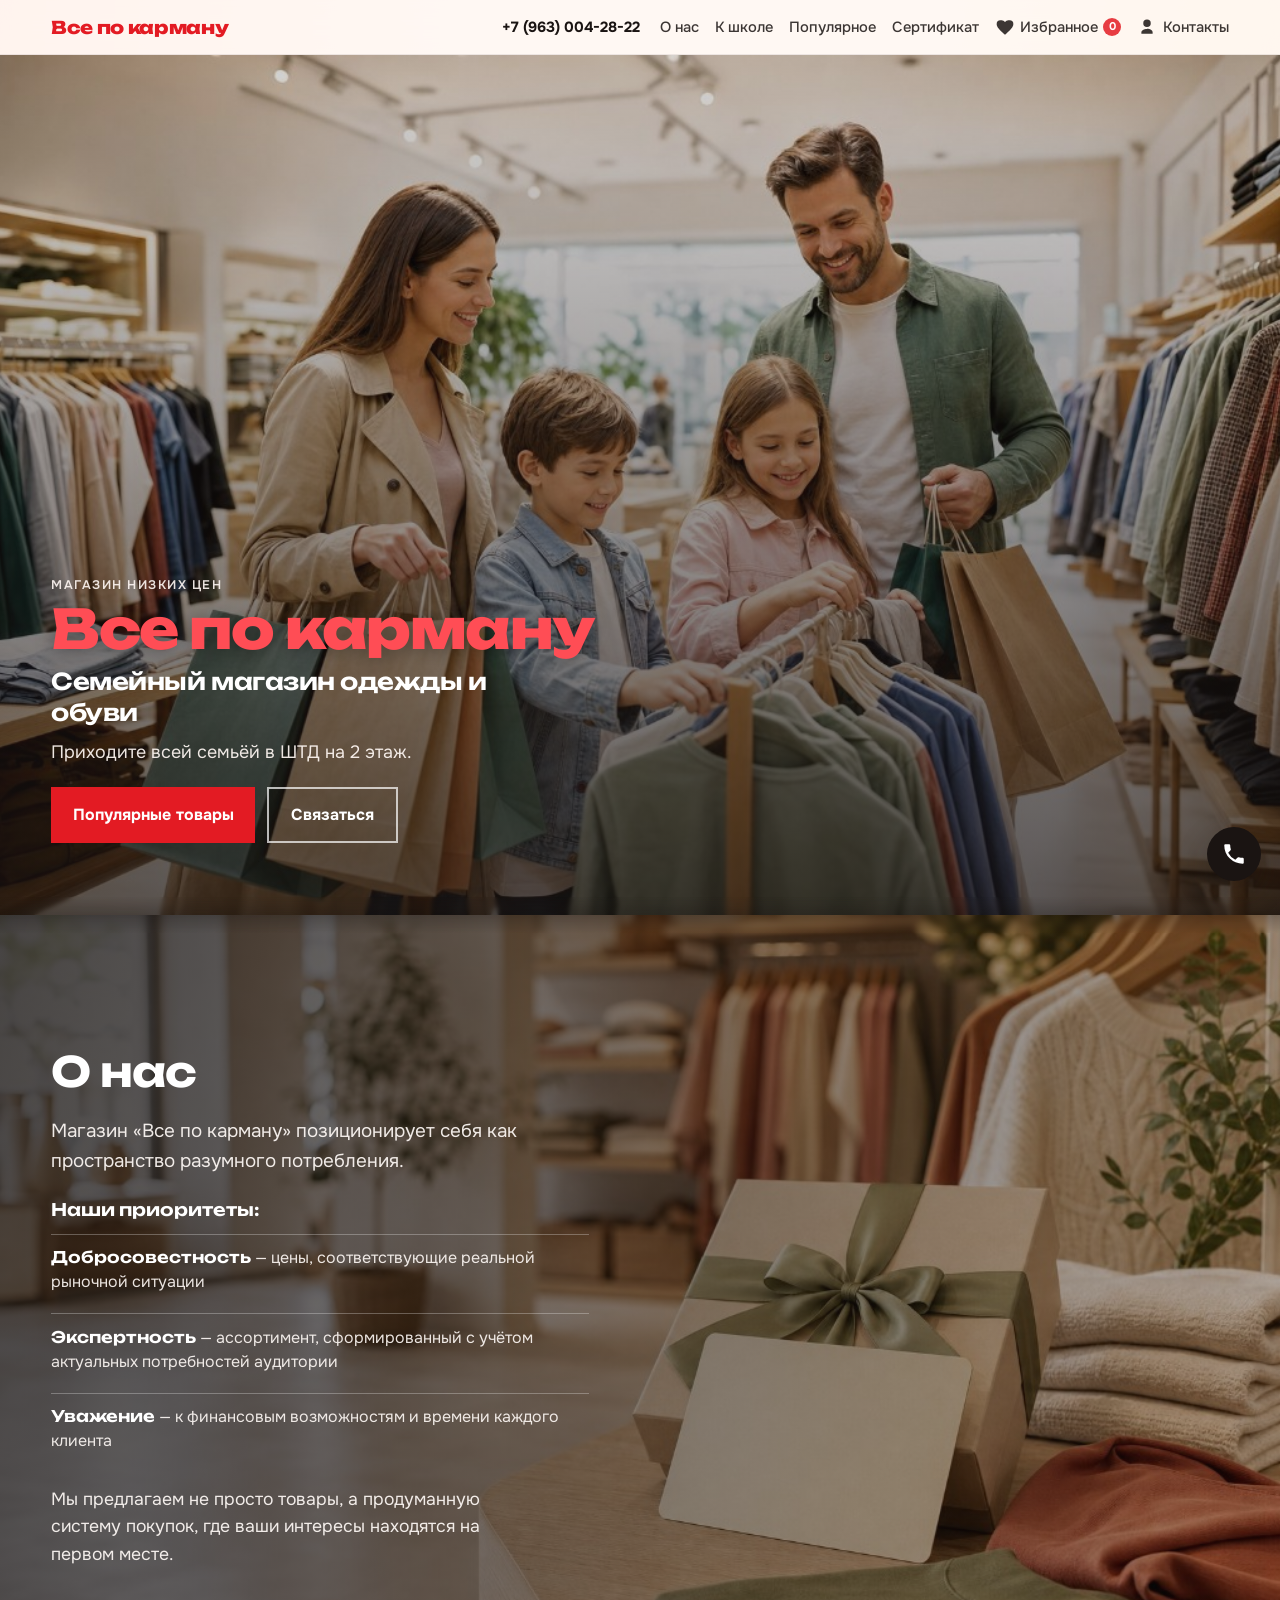
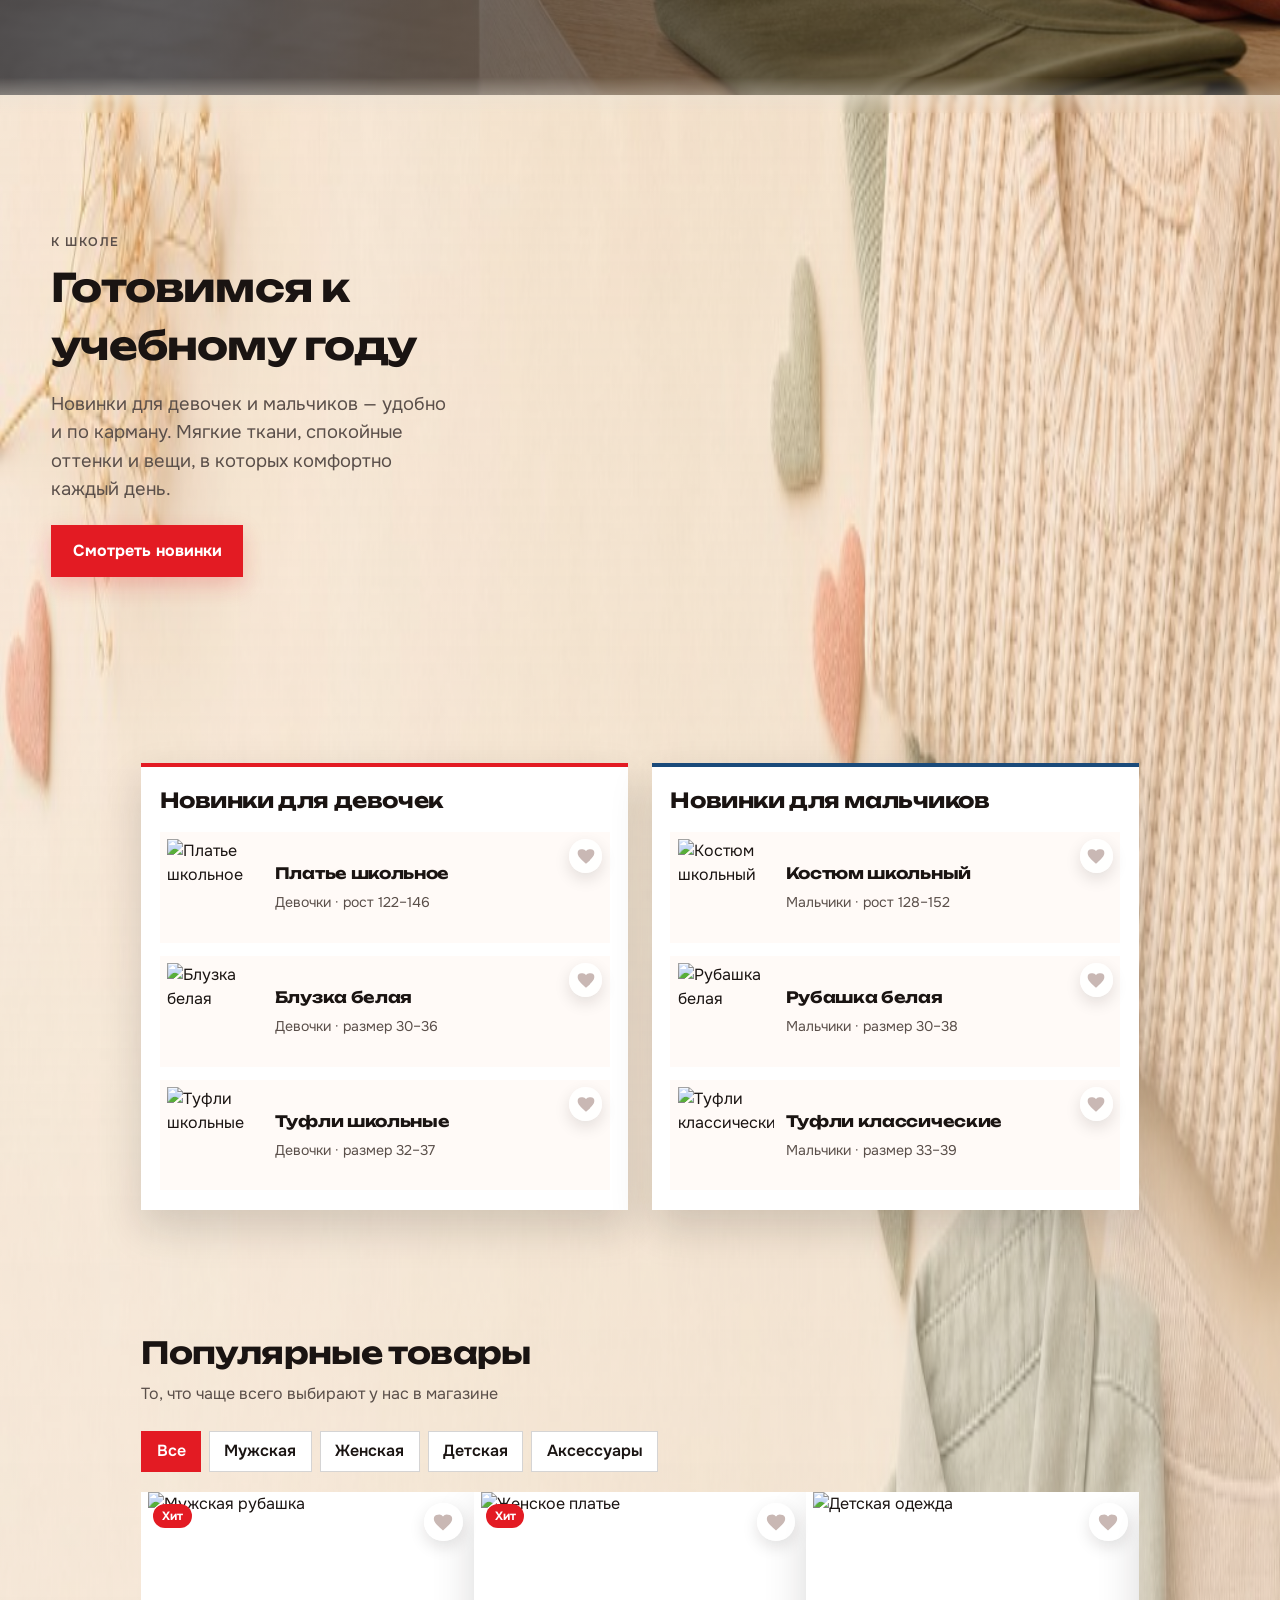
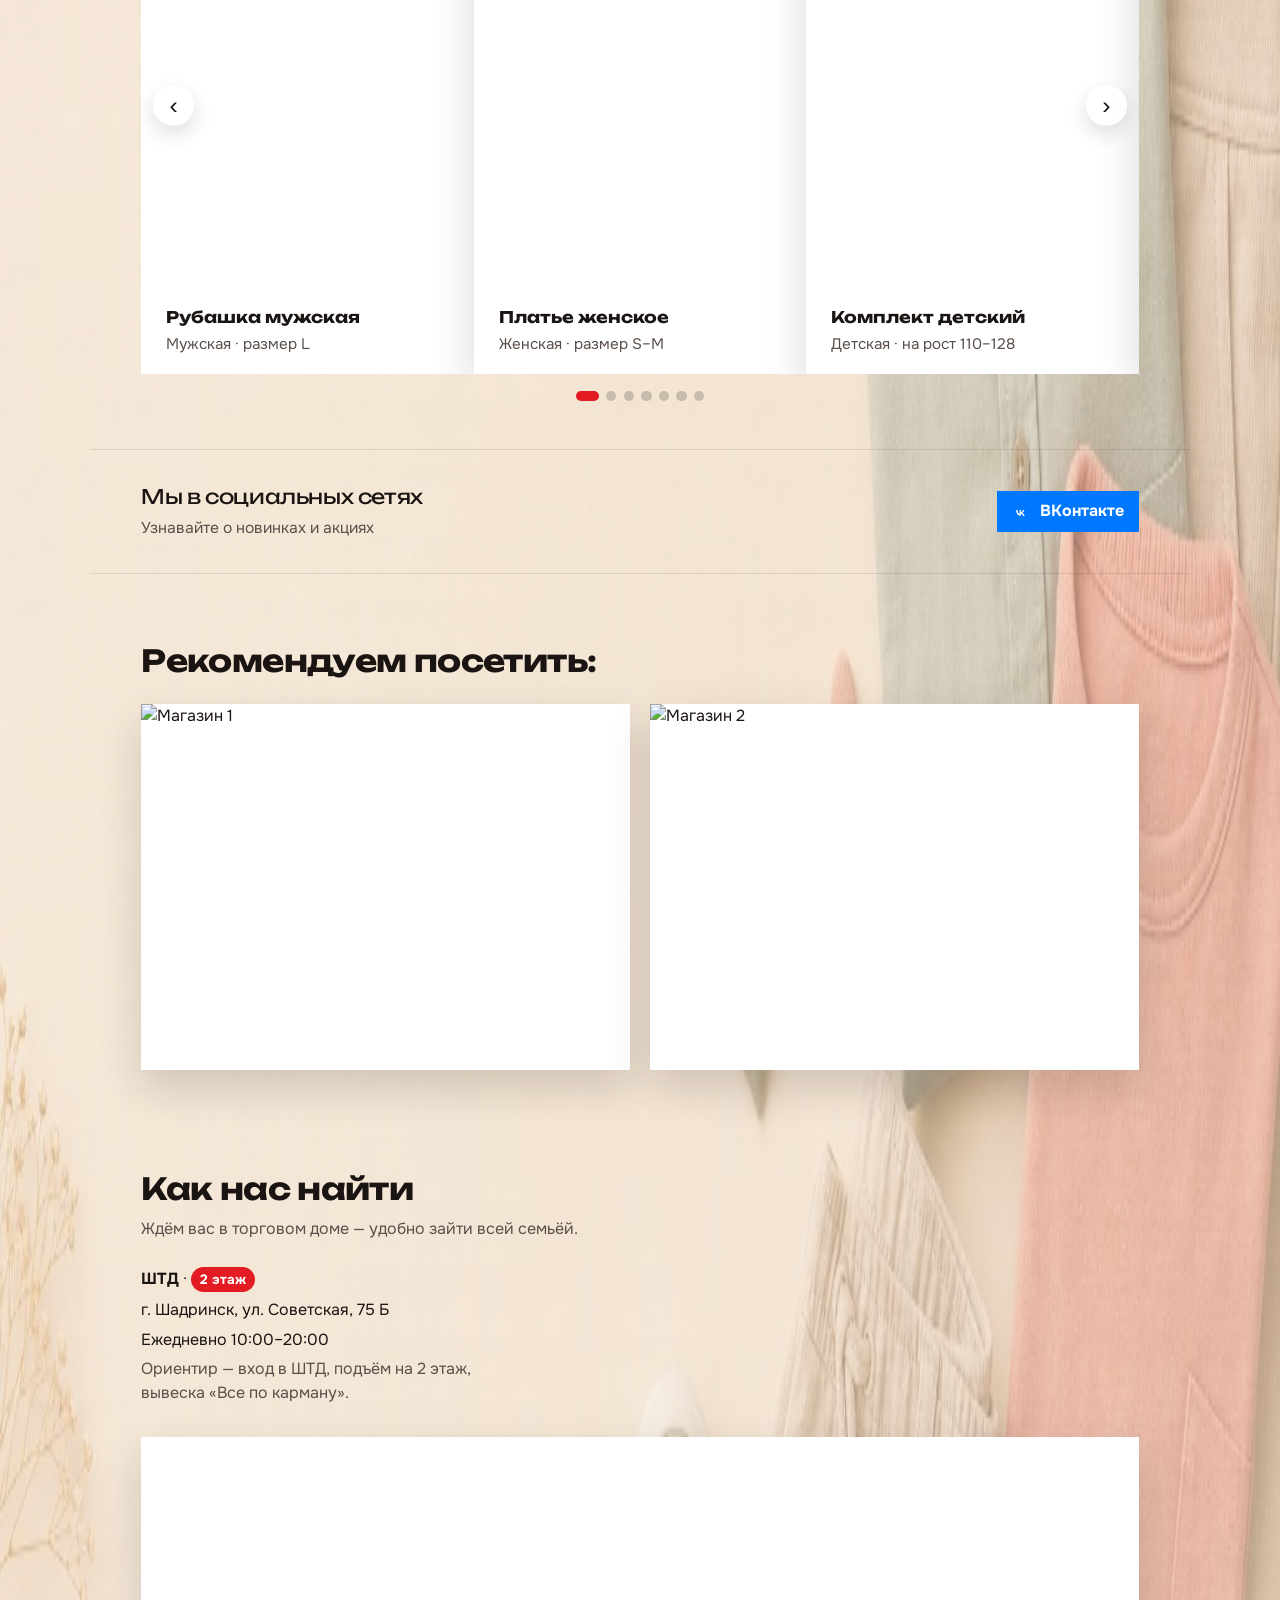
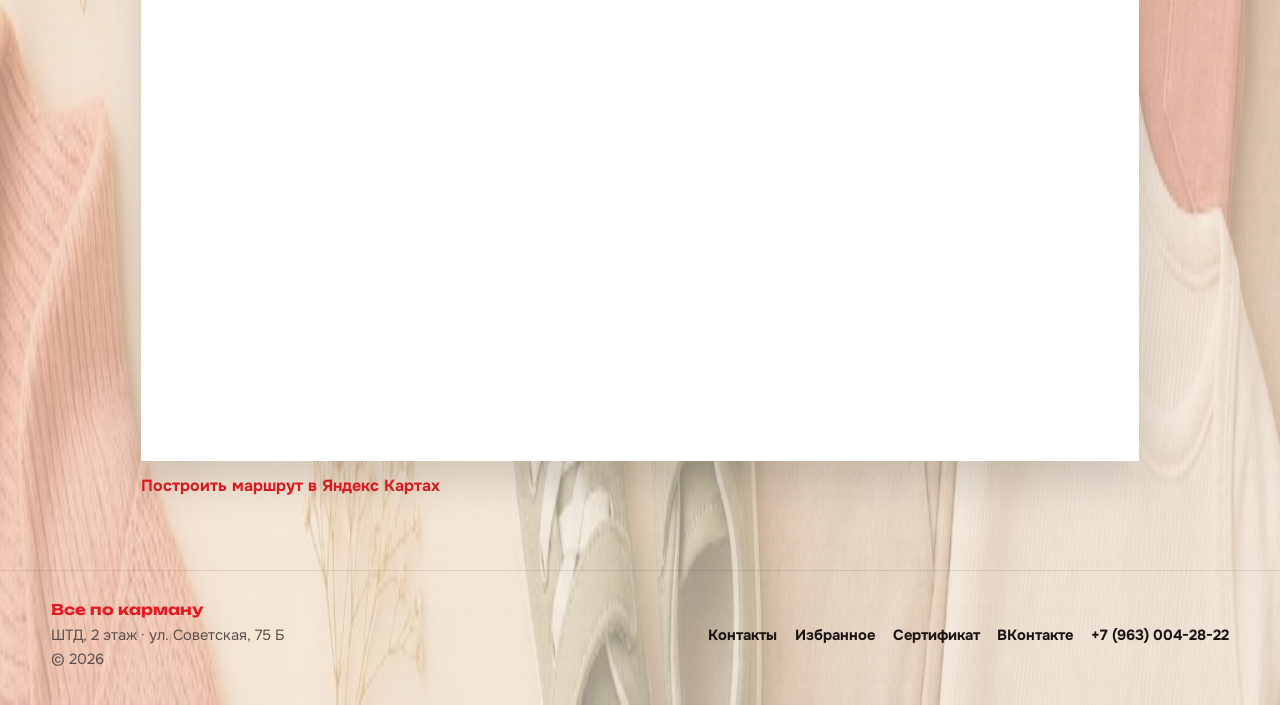
==== index.html @ 5253db3f "Initial commit: сайт магазина «Все по карману». Добавлены HTML-страницы, стили, скрипты и изображени" ====
<!DOCTYPE html>
<html lang="ru">
<head>
  <meta charset="UTF-8" />
  <meta name="viewport" content="width=device-width, initial-scale=1" />
  <title>Все по карману — семейный магазин низких цен</title>
  <meta name="description" content="Семейный магазин «Все по карману»: одежда и обувь для всей семьи. ШТД, 2 этаж, ул. Советская, 75 Б." />
  <link rel="preconnect" href="https://fonts.googleapis.com" />
  <link rel="preconnect" href="https://fonts.gstatic.com" crossorigin />
  <link href="https://fonts.googleapis.com/css2?family=Onest:wght@400;500;600;700&family=Unbounded:wght@600;700;800&display=swap" rel="stylesheet" />
  <link rel="stylesheet" href="css/style.css" />
</head>
<body>
  <header class="topbar">
    <a class="logo" href="index.html">Все по карману</a>
    <div class="topbar-side">
      <a class="topbar-phone" href="tel:+79630042822">+7 (963) 004-28-22</a>
      <nav class="nav" aria-label="Основное меню">
        <a href="#about">О нас</a>
        <a href="#school">К школе</a>
        <a href="#catalog">Популярное</a>
        <a href="certificate.html">Сертификат</a>
        <a href="favorites.html" class="nav-fav" aria-label="Избранное">
          <svg viewBox="0 0 24 24" width="20" height="20" aria-hidden="true">
            <path fill="currentColor" d="M12 21.35 10.55 20.03C5.4 15.36 2 12.27 2 8.5A4.5 4.5 0 0 1 6.5 4 5.2 5.2 0 0 1 12 6.09 5.2 5.2 0 0 1 17.5 4 4.5 4.5 0 0 1 22 8.5c0 3.77-3.4 6.86-8.55 11.54Z"/>
          </svg>
          <span>Избранное</span>
          <span class="fav-count" data-fav-count hidden>0</span>
        </a>
        <a href="contacts.html" class="nav-contact" aria-label="Контакты">
          <svg viewBox="0 0 24 24" width="20" height="20" aria-hidden="true">
            <path fill="currentColor" d="M12 12a4.5 4.5 0 1 0-4.5-4.5A4.5 4.5 0 0 0 12 12Zm0 2.25c-3.6 0-6.75 1.8-6.75 4.05V20h13.5v-1.7c0-2.25-3.15-4.05-6.75-4.05Z"/>
          </svg>
          <span>Контакты</span>
        </a>
      </nav>
    </div>
  </header>

  <main>
    <section class="hero" aria-label="Главный экран">
      <div class="hero-media" role="img" aria-label="Семья выбирает одежду в магазине «Все по карману»"></div>
      <div class="hero-copy">
        <p class="eyebrow">Магазин низких цен</p>
        <p class="brand">Все по карману</p>
        <h1>Семейный магазин одежды и обуви</h1>
        <p class="lead">Приходите всей семьёй в ШТД на 2 этаж.</p>
        <div class="hero-actions">
          <a class="btn" href="#catalog">Популярные товары</a>
          <a class="btn btn-ghost" href="contacts.html">Связаться</a>
        </div>
      </div>
    </section>

    <section id="about" class="about" aria-label="О нас">
      <div class="about-media" role="img" aria-label="Интерьер магазина и подарочная упаковка"></div>
      <div class="about-copy">
        <h2>О нас</h2>
        <p class="about-intro">Магазин «Все по карману» позиционирует себя как пространство разумного потребления.</p>
        <h3 class="about-sub">Наши приоритеты:</h3>
        <ul class="priorities">
          <li><strong>Добросовестность</strong> — цены, соответствующие реальной рыночной ситуации</li>
          <li><strong>Экспертность</strong> — ассортимент, сформированный с учётом актуальных потребностей аудитории</li>
          <li><strong>Уважение</strong> — к финансовым возможностям и времени каждого клиента</li>
        </ul>
        <p class="about-outro">Мы предлагаем не просто товары, а продуманную систему покупок, где ваши интересы находятся на первом месте.</p>
      </div>
    </section>

    <div class="kids-stretch">
      <div class="kids-stretch-media" role="img" aria-label="Детская одежда и аксессуары"></div>

    <section id="kids" class="kids-banner" aria-label="Детская одежда">
      <div class="kids-banner-copy">
        <p class="kids-banner-eyebrow">К школе</p>
        <h2>Готовимся к учебному году</h2>
        <p class="kids-banner-lead">Новинки для девочек и мальчиков — удобно и по карману. Мягкие ткани, спокойные оттенки и вещи, в которых комфортно каждый день.</p>
        <a class="btn kids-banner-btn" href="#school">Смотреть новинки</a>
      </div>
    </section>

    <section id="school" class="school" aria-label="К школе">
      <div class="school-grid">
        <article class="school-block school-block--girls">
          <h3>Новинки для девочек</h3>
          <ul class="school-items">
            <li class="product-card school-card" data-product-id="school-girl-dress" data-title="Платье школьное" data-meta="Девочки · рост 122–146" data-img="https://images.unsplash.com/photo-1518831959646-742c3a14ebf7?auto=format&fit=crop&w=700&q=80">
              <button type="button" class="fav-btn" data-fav-toggle aria-label="В избранное" title="В избранное">
                <svg viewBox="0 0 24 24" width="20" height="20" aria-hidden="true"><path fill="currentColor" d="M12 21.35 10.55 20.03C5.4 15.36 2 12.27 2 8.5A4.5 4.5 0 0 1 6.5 4 5.2 5.2 0 0 1 12 6.09 5.2 5.2 0 0 1 17.5 4 4.5 4.5 0 0 1 22 8.5c0 3.77-3.4 6.86-8.55 11.54Z"/></svg>
              </button>
              <img src="https://images.unsplash.com/photo-1518831959646-742c3a14ebf7?auto=format&fit=crop&w=700&q=80" alt="Платье школьное" />
              <div class="slide-info">
                <h4>Платье школьное</h4>
                <p>Девочки · рост 122–146</p>
              </div>
            </li>
            <li class="product-card school-card" data-product-id="school-girl-blouse" data-title="Блузка белая" data-meta="Девочки · размер 30–36" data-img="https://images.unsplash.com/photo-1585487000160-6ebcfceb0d03?auto=format&fit=crop&w=700&q=80">
              <button type="button" class="fav-btn" data-fav-toggle aria-label="В избранное" title="В избранное">
                <svg viewBox="0 0 24 24" width="20" height="20" aria-hidden="true"><path fill="currentColor" d="M12 21.35 10.55 20.03C5.4 15.36 2 12.27 2 8.5A4.5 4.5 0 0 1 6.5 4 5.2 5.2 0 0 1 12 6.09 5.2 5.2 0 0 1 17.5 4 4.5 4.5 0 0 1 22 8.5c0 3.77-3.4 6.86-8.55 11.54Z"/></svg>
              </button>
              <img src="https://images.unsplash.com/photo-1585487000160-6ebcfceb0d03?auto=format&fit=crop&w=700&q=80" alt="Блузка белая" />
              <div class="slide-info">
                <h4>Блузка белая</h4>
                <p>Девочки · размер 30–36</p>
              </div>
            </li>
            <li class="product-card school-card" data-product-id="school-girl-shoes" data-title="Туфли школьные" data-meta="Девочки · размер 32–37" data-img="https://images.unsplash.com/photo-1543163521-1bf539c55dd2?auto=format&fit=crop&w=700&q=80">
              <button type="button" class="fav-btn" data-fav-toggle aria-label="В избранное" title="В избранное">
                <svg viewBox="0 0 24 24" width="20" height="20" aria-hidden="true"><path fill="currentColor" d="M12 21.35 10.55 20.03C5.4 15.36 2 12.27 2 8.5A4.5 4.5 0 0 1 6.5 4 5.2 5.2 0 0 1 12 6.09 5.2 5.2 0 0 1 17.5 4 4.5 4.5 0 0 1 22 8.5c0 3.77-3.4 6.86-8.55 11.54Z"/></svg>
              </button>
              <img src="https://images.unsplash.com/photo-1543163521-1bf539c55dd2?auto=format&fit=crop&w=700&q=80" alt="Туфли школьные" />
              <div class="slide-info">
                <h4>Туфли школьные</h4>
                <p>Девочки · размер 32–37</p>
              </div>
            </li>
          </ul>
        </article>

        <article class="school-block school-block--boys">
          <h3>Новинки для мальчиков</h3>
          <ul class="school-items">
            <li class="product-card school-card" data-product-id="school-boy-suit" data-title="Костюм школьный" data-meta="Мальчики · рост 128–152" data-img="https://images.unsplash.com/photo-1503919545889-aef636e10ad9?auto=format&fit=crop&w=700&q=80">
              <button type="button" class="fav-btn" data-fav-toggle aria-label="В избранное" title="В избранное">
                <svg viewBox="0 0 24 24" width="20" height="20" aria-hidden="true"><path fill="currentColor" d="M12 21.35 10.55 20.03C5.4 15.36 2 12.27 2 8.5A4.5 4.5 0 0 1 6.5 4 5.2 5.2 0 0 1 12 6.09 5.2 5.2 0 0 1 17.5 4 4.5 4.5 0 0 1 22 8.5c0 3.77-3.4 6.86-8.55 11.54Z"/></svg>
              </button>
              <img src="https://images.unsplash.com/photo-1503919545889-aef636e10ad9?auto=format&fit=crop&w=700&q=80" alt="Костюм школьный" />
              <div class="slide-info">
                <h4>Костюм школьный</h4>
                <p>Мальчики · рост 128–152</p>
              </div>
            </li>
            <li class="product-card school-card" data-product-id="school-boy-shirt" data-title="Рубашка белая" data-meta="Мальчики · размер 30–38" data-img="https://images.unsplash.com/photo-1620799140408-edc6dcb6d633?auto=format&fit=crop&w=700&q=80">
              <button type="button" class="fav-btn" data-fav-toggle aria-label="В избранное" title="В избранное">
                <svg viewBox="0 0 24 24" width="20" height="20" aria-hidden="true"><path fill="currentColor" d="M12 21.35 10.55 20.03C5.4 15.36 2 12.27 2 8.5A4.5 4.5 0 0 1 6.5 4 5.2 5.2 0 0 1 12 6.09 5.2 5.2 0 0 1 17.5 4 4.5 4.5 0 0 1 22 8.5c0 3.77-3.4 6.86-8.55 11.54Z"/></svg>
              </button>
              <img src="https://images.unsplash.com/photo-1620799140408-edc6dcb6d633?auto=format&fit=crop&w=700&q=80" alt="Рубашка белая" />
              <div class="slide-info">
                <h4>Рубашка белая</h4>
                <p>Мальчики · размер 30–38</p>
              </div>
            </li>
            <li class="product-card school-card" data-product-id="school-boy-shoes" data-title="Туфли классические" data-meta="Мальчики · размер 33–39" data-img="https://images.unsplash.com/photo-1460353581641-37baddab0fa2?auto=format&fit=crop&w=700&q=80">
              <button type="button" class="fav-btn" data-fav-toggle aria-label="В избранное" title="В избранное">
                <svg viewBox="0 0 24 24" width="20" height="20" aria-hidden="true"><path fill="currentColor" d="M12 21.35 10.55 20.03C5.4 15.36 2 12.27 2 8.5A4.5 4.5 0 0 1 6.5 4 5.2 5.2 0 0 1 12 6.09 5.2 5.2 0 0 1 17.5 4 4.5 4.5 0 0 1 22 8.5c0 3.77-3.4 6.86-8.55 11.54Z"/></svg>
              </button>
              <img src="https://images.unsplash.com/photo-1460353581641-37baddab0fa2?auto=format&fit=crop&w=700&q=80" alt="Туфли классические" />
              <div class="slide-info">
                <h4>Туфли классические</h4>
                <p>Мальчики · размер 33–39</p>
              </div>
            </li>
          </ul>
        </article>
      </div>
    </section>

    <section id="catalog" class="catalog popular">
      <h2>Популярные товары</h2>
      <p class="section-lead">То, что чаще всего выбирают у нас в магазине</p>

      <div class="filters" role="tablist" aria-label="Категории">
        <button type="button" class="filter is-active" data-filter="all">Все</button>
        <button type="button" class="filter" data-filter="men">Мужская</button>
        <button type="button" class="filter" data-filter="women">Женская</button>
        <button type="button" class="filter" data-filter="kids">Детская</button>
        <button type="button" class="filter" data-filter="accessories">Аксессуары</button>
      </div>

      <div class="carousel popular-carousel" data-carousel>
        <button class="carousel-btn prev" type="button" aria-label="Предыдущий товар">‹</button>
        <div class="carousel-viewport">
          <ul class="carousel-track">
            <li class="slide product-card is-active" data-cat="men" data-product-id="shirt-men" data-title="Рубашка мужская" data-meta="Мужская · размер L" data-img="https://images.unsplash.com/photo-1617137968427-85924c800a22?auto=format&fit=crop&w=900&q=80">
              <button type="button" class="fav-btn" data-fav-toggle aria-label="В избранное" title="В избранное">
                <svg viewBox="0 0 24 24" width="22" height="22" aria-hidden="true"><path fill="currentColor" d="M12 21.35 10.55 20.03C5.4 15.36 2 12.27 2 8.5A4.5 4.5 0 0 1 6.5 4 5.2 5.2 0 0 1 12 6.09 5.2 5.2 0 0 1 17.5 4 4.5 4.5 0 0 1 22 8.5c0 3.77-3.4 6.86-8.55 11.54Z"/></svg>
              </button>
              <span class="product-badge">Хит</span>
              <img src="https://images.unsplash.com/photo-1617137968427-85924c800a22?auto=format&fit=crop&w=900&q=80" alt="Мужская рубашка" />
              <div class="slide-info">
                <h3>Рубашка мужская</h3>
                <p>Мужская · размер L</p>
              </div>
            </li>
            <li class="slide product-card" data-cat="women" data-product-id="dress-women" data-title="Платье женское" data-meta="Женская · размер S–M" data-img="https://images.unsplash.com/photo-1595777457583-95e059d581b8?auto=format&fit=crop&w=900&q=80">
              <button type="button" class="fav-btn" data-fav-toggle aria-label="В избранное" title="В избранное">
                <svg viewBox="0 0 24 24" width="22" height="22" aria-hidden="true"><path fill="currentColor" d="M12 21.35 10.55 20.03C5.4 15.36 2 12.27 2 8.5A4.5 4.5 0 0 1 6.5 4 5.2 5.2 0 0 1 12 6.09 5.2 5.2 0 0 1 17.5 4 4.5 4.5 0 0 1 22 8.5c0 3.77-3.4 6.86-8.55 11.54Z"/></svg>
              </button>
              <span class="product-badge">Хит</span>
              <img src="https://images.unsplash.com/photo-1595777457583-95e059d581b8?auto=format&fit=crop&w=900&q=80" alt="Женское платье" />
              <div class="slide-info">
                <h3>Платье женское</h3>
                <p>Женская · размер S–M</p>
              </div>
            </li>
            <li class="slide product-card" data-cat="kids" data-product-id="set-kids" data-title="Комплект детский" data-meta="Детская · на рост 110–128" data-img="https://images.unsplash.com/photo-1503919545889-aef636e10ad9?auto=format&fit=crop&w=900&q=80">
              <button type="button" class="fav-btn" data-fav-toggle aria-label="В избранное" title="В избранное">
                <svg viewBox="0 0 24 24" width="22" height="22" aria-hidden="true"><path fill="currentColor" d="M12 21.35 10.55 20.03C5.4 15.36 2 12.27 2 8.5A4.5 4.5 0 0 1 6.5 4 5.2 5.2 0 0 1 12 6.09 5.2 5.2 0 0 1 17.5 4 4.5 4.5 0 0 1 22 8.5c0 3.77-3.4 6.86-8.55 11.54Z"/></svg>
              </button>
              <img src="https://images.unsplash.com/photo-1503919545889-aef636e10ad9?auto=format&fit=crop&w=900&q=80" alt="Детская одежда" />
              <div class="slide-info">
                <h3>Комплект детский</h3>
                <p>Детская · на рост 110–128</p>
              </div>
            </li>
            <li class="slide product-card" data-cat="men" data-product-id="sneakers" data-title="Кроссовки" data-meta="Обувь · размеры 40–44" data-img="https://images.unsplash.com/photo-1542291026-7eec264c27ff?auto=format&fit=crop&w=900&q=80">
              <button type="button" class="fav-btn" data-fav-toggle aria-label="В избранное" title="В избранное">
                <svg viewBox="0 0 24 24" width="22" height="22" aria-hidden="true"><path fill="currentColor" d="M12 21.35 10.55 20.03C5.4 15.36 2 12.27 2 8.5A4.5 4.5 0 0 1 6.5 4 5.2 5.2 0 0 1 12 6.09 5.2 5.2 0 0 1 17.5 4 4.5 4.5 0 0 1 22 8.5c0 3.77-3.4 6.86-8.55 11.54Z"/></svg>
              </button>
              <span class="product-badge">Хит</span>
              <img src="https://images.unsplash.com/photo-1542291026-7eec264c27ff?auto=format&fit=crop&w=900&q=80" alt="Кроссовки" />
              <div class="slide-info">
                <h3>Кроссовки</h3>
                <p>Обувь · размеры 40–44</p>
              </div>
            </li>
            <li class="slide product-card" data-cat="women" data-product-id="heels" data-title="Туфли женские" data-meta="Женская · размеры 36–39" data-img="https://images.unsplash.com/photo-1543163521-1bf539c55dd2?auto=format&fit=crop&w=900&q=80">
              <button type="button" class="fav-btn" data-fav-toggle aria-label="В избранное" title="В избранное">
                <svg viewBox="0 0 24 24" width="22" height="22" aria-hidden="true"><path fill="currentColor" d="M12 21.35 10.55 20.03C5.4 15.36 2 12.27 2 8.5A4.5 4.5 0 0 1 6.5 4 5.2 5.2 0 0 1 12 6.09 5.2 5.2 0 0 1 17.5 4 4.5 4.5 0 0 1 22 8.5c0 3.77-3.4 6.86-8.55 11.54Z"/></svg>
              </button>
              <img src="https://images.unsplash.com/photo-1543163521-1bf539c55dd2?auto=format&fit=crop&w=900&q=80" alt="Женская обувь" />
              <div class="slide-info">
                <h3>Туфли женские</h3>
                <p>Женская · размеры 36–39</p>
              </div>
            </li>
            <li class="slide product-card" data-cat="kids" data-product-id="kids-shoes" data-title="Кеды детские" data-meta="Детская · размеры 28–35" data-img="https://images.unsplash.com/photo-1514989940723-e8e51635b782?auto=format&fit=crop&w=900&q=80">
              <button type="button" class="fav-btn" data-fav-toggle aria-label="В избранное" title="В избранное">
                <svg viewBox="0 0 24 24" width="22" height="22" aria-hidden="true"><path fill="currentColor" d="M12 21.35 10.55 20.03C5.4 15.36 2 12.27 2 8.5A4.5 4.5 0 0 1 6.5 4 5.2 5.2 0 0 1 12 6.09 5.2 5.2 0 0 1 17.5 4 4.5 4.5 0 0 1 22 8.5c0 3.77-3.4 6.86-8.55 11.54Z"/></svg>
              </button>
              <span class="product-badge">Хит</span>
              <img src="https://images.unsplash.com/photo-1514989940723-e8e51635b782?auto=format&fit=crop&w=900&q=80" alt="Детская обувь" />
              <div class="slide-info">
                <h3>Кеды детские</h3>
                <p>Детская · размеры 28–35</p>
              </div>
            </li>
            <li class="slide product-card" data-cat="accessories" data-product-id="bag-cross" data-title="Сумка через плечо" data-meta="Аксессуары · универсальная" data-img="https://images.unsplash.com/photo-1548036328-c9fa89d128fa?auto=format&fit=crop&w=900&q=80">
              <button type="button" class="fav-btn" data-fav-toggle aria-label="В избранное" title="В избранное">
                <svg viewBox="0 0 24 24" width="22" height="22" aria-hidden="true"><path fill="currentColor" d="M12 21.35 10.55 20.03C5.4 15.36 2 12.27 2 8.5A4.5 4.5 0 0 1 6.5 4 5.2 5.2 0 0 1 12 6.09 5.2 5.2 0 0 1 17.5 4 4.5 4.5 0 0 1 22 8.5c0 3.77-3.4 6.86-8.55 11.54Z"/></svg>
              </button>
              <span class="product-badge">Хит</span>
              <img src="https://images.unsplash.com/photo-1548036328-c9fa89d128fa?auto=format&fit=crop&w=900&q=80" alt="Сумка через плечо" />
              <div class="slide-info">
                <h3>Сумка через плечо</h3>
                <p>Аксессуары · универсальная</p>
              </div>
            </li>
            <li class="slide product-card" data-cat="accessories" data-product-id="belt-classic" data-title="Ремень классический" data-meta="Аксессуары · кожа" data-img="https://images.unsplash.com/photo-1624222247344-550fb60583fd?auto=format&fit=crop&w=900&q=80">
              <button type="button" class="fav-btn" data-fav-toggle aria-label="В избранное" title="В избранное">
                <svg viewBox="0 0 24 24" width="22" height="22" aria-hidden="true"><path fill="currentColor" d="M12 21.35 10.55 20.03C5.4 15.36 2 12.27 2 8.5A4.5 4.5 0 0 1 6.5 4 5.2 5.2 0 0 1 12 6.09 5.2 5.2 0 0 1 17.5 4 4.5 4.5 0 0 1 22 8.5c0 3.77-3.4 6.86-8.55 11.54Z"/></svg>
              </button>
              <img src="https://images.unsplash.com/photo-1624222247344-550fb60583fd?auto=format&fit=crop&w=900&q=80" alt="Ремень классический" />
              <div class="slide-info">
                <h3>Ремень классический</h3>
                <p>Аксессуары · кожа</p>
              </div>
            </li>
            <li class="slide product-card" data-cat="accessories" data-product-id="scarf-soft" data-title="Шарф мягкий" data-meta="Аксессуары · на каждый день" data-img="https://images.unsplash.com/photo-1520903920243-00d872a2d1c9?auto=format&fit=crop&w=900&q=80">
              <button type="button" class="fav-btn" data-fav-toggle aria-label="В избранное" title="В избранное">
                <svg viewBox="0 0 24 24" width="22" height="22" aria-hidden="true"><path fill="currentColor" d="M12 21.35 10.55 20.03C5.4 15.36 2 12.27 2 8.5A4.5 4.5 0 0 1 6.5 4 5.2 5.2 0 0 1 12 6.09 5.2 5.2 0 0 1 17.5 4 4.5 4.5 0 0 1 22 8.5c0 3.77-3.4 6.86-8.55 11.54Z"/></svg>
              </button>
              <img src="https://images.unsplash.com/photo-1520903920243-00d872a2d1c9?auto=format&fit=crop&w=900&q=80" alt="Шарф мягкий" />
              <div class="slide-info">
                <h3>Шарф мягкий</h3>
                <p>Аксессуары · на каждый день</p>
              </div>
            </li>
          </ul>
        </div>
        <button class="carousel-btn next" type="button" aria-label="Следующий товар">›</button>
        <div class="carousel-dots" role="tablist" aria-label="Слайды"></div>
      </div>
    </section>

    <section class="promo" aria-label="Социальные сети">
      <div class="promo-copy">
        <p class="promo-text">Мы в социальных сетях</p>
        <p class="promo-lead">Узнавайте о новинках и акциях</p>
      </div>
      <div class="promo-actions">
        <a class="social vk" href="https://vk.ru/club238518920" target="_blank" rel="noopener" aria-label="Группа ВКонтакте">
          <svg viewBox="0 0 24 24" width="22" height="22" aria-hidden="true"><path fill="currentColor" d="M12.8 17.4h-1.4c-3.5 0-5.7-2.4-5.8-6.5h1.5c.1 2.9 1.3 4.1 2.3 4.3v-4.3h1.4v2.5c1-.1 2-1.3 2.4-2.5h1.4c-.3 1.5-1.5 2.7-2.3 3.2.9.4 2.2 1.5 2.7 3.3h-1.6c-.4-1.3-1.4-2.3-2.6-2.5v2.5Z"/></svg>
          ВКонтакте
        </a>
      </div>
    </section>

    <section id="recommend" class="recommend">
      <h2>Рекомендуем посетить:</h2>
      <ul class="recommend-grid">
        <li>
          <figure class="store-photo">
            <img src="assets/recommend-1.svg" alt="Магазин 1" />
          </figure>
        </li>
        <li>
          <figure class="store-photo">
            <img src="assets/recommend-2.svg" alt="Магазин 2" />
          </figure>
        </li>
      </ul>
    </section>

    <section id="howto" class="howto">
      <h2>Как нас найти</h2>
      <p class="section-lead">Ждём вас в торговом доме — удобно зайти всей семьёй.</p>
      <div class="howto-info">
        <p><strong>ШТД</strong> · <span class="badge">2 этаж</span></p>
        <p>г. Шадринск, ул. Советская, 75 Б</p>
        <p>Ежедневно 10:00–20:00</p>
        <p class="hint">Ориентир — вход в ШТД, подъём на 2 этаж, вывеска «Все по карману».</p>
      </div>

      <div class="map-block">
        <div class="map-frame">
          <iframe
            title="Карта: магазин «Все по карману», г. Шадринск, ул. Советская, 75 Б"
            src="https://yandex.ru/map-widget/v1/?ll=63.621231%2C56.083159&z=16&l=map&pt=63.621231%2C56.083159%2Cpm2rdm"
            allowfullscreen
            loading="lazy"
            referrerpolicy="no-referrer-when-downgrade"
          ></iframe>
        </div>
        <a class="map-link" href="https://yandex.ru/maps/?pt=63.621231%2C56.083159&z=16&l=map&rtext=~56.083159%2C63.621231&rtt=auto" target="_blank" rel="noopener">Построить маршрут в Яндекс Картах</a>
      </div>
    </section>

  <footer class="footer">
    <div>
      <p class="footer-brand">Все по карману</p>
      <p>ШТД, 2 этаж · ул. Советская, 75 Б</p>
      <p>© <span id="year"></span></p>
    </div>
    <div class="footer-links">
      <a href="contacts.html">Контакты</a>
      <a href="favorites.html">Избранное</a>
      <a href="certificate.html">Сертификат</a>
      <a href="https://vk.ru/club238518920" target="_blank" rel="noopener" aria-label="ВКонтакте">ВКонтакте</a>
      <a href="tel:+79630042822">+7 (963) 004-28-22</a>
    </div>
  </footer>
    </div>
  </main>

  <a class="fab-contact" href="contacts.html" aria-label="Перейти к контактам">
    <svg viewBox="0 0 24 24" width="26" height="26" aria-hidden="true">
      <path fill="currentColor" d="M6.6 10.8a15.1 15.1 0 0 0 6.6 6.6l2.2-2.2a1 1 0 0 1 1-.24 11.4 11.4 0 0 0 3.6.57 1 1 0 0 1 1 1V20a1 1 0 0 1-1 1A17 17 0 0 1 3 4a1 1 0 0 1 1-1h3.5a1 1 0 0 1 1 1 11.4 11.4 0 0 0 .57 3.6 1 1 0 0 1-.25 1Z"/>
    </svg>
  </a>

  <script src="js/main.js"></script>
</body>
</html>
---- css/style.css ----
:root {
  --ink: #1a1412;
  --muted: #5a4f4a;
  --paper: #fff8f4;
  --red: #e31b23;
  --red-deep: #b01016;
  --soft: #ffe8e0;
  --mist: rgba(255, 255, 255, 0.88);
  --shadow: 0 18px 40px rgba(26, 20, 18, 0.16);
  --font-brand: "Unbounded", system-ui, sans-serif;
  --font-body: "Onest", system-ui, sans-serif;
}

*,
*::before,
*::after { box-sizing: border-box; }

html { scroll-behavior: smooth; }

body {
  margin: 0;
  min-height: 100vh;
  font-family: var(--font-body);
  color: var(--ink);
  background:
    radial-gradient(ellipse 70% 45% at 0% 0%, #ffd6cc 0%, transparent 55%),
    radial-gradient(ellipse 60% 40% at 100% 5%, #ffe9c8 0%, transparent 50%),
    linear-gradient(165deg, #fff6f1 0%, #fffaf7 50%, #ffe8e4 100%);
  line-height: 1.5;
}

img { display: block; max-width: 100%; }
a { color: inherit; }

.topbar {
  position: sticky;
  top: 0;
  z-index: 20;
  display: flex;
  align-items: center;
  justify-content: space-between;
  gap: 1rem;
  padding: 0.85rem 4vw;
  background: color-mix(in srgb, var(--paper) 86%, transparent);
  backdrop-filter: blur(12px);
  border-bottom: 1px solid rgba(26, 20, 18, 0.08);
}

.logo {
  font-family: var(--font-brand);
  font-weight: 800;
  font-size: clamp(0.9rem, 2vw, 1.1rem);
  text-decoration: none;
  color: var(--red);
  letter-spacing: -0.02em;
}

.nav {
  display: flex;
  align-items: center;
  gap: 1rem;
  flex-wrap: wrap;
  justify-content: flex-end;
}

.nav a {
  text-decoration: none;
  font-weight: 500;
  font-size: 0.92rem;
  opacity: 0.85;
  transition: color 0.2s ease, opacity 0.2s ease;
}

.nav a:hover,
.nav a.is-current { opacity: 1; color: var(--ink); }

.nav-contact {
  display: inline-flex;
  align-items: center;
  gap: 0.35rem;
}

.nav-contact.is-current {
  color: var(--ink);
  font-weight: 700;
}

.topbar-side {
  display: flex;
  align-items: center;
  gap: 1.25rem;
  flex-wrap: wrap;
  justify-content: flex-end;
}

.topbar-phone {
  font-weight: 700;
  font-size: 0.92rem;
  color: var(--ink);
  text-decoration: none;
  white-space: nowrap;
}

.topbar-phone:hover { color: var(--muted); }

.hero {
  position: relative;
  min-height: min(100vh, 860px);
  width: 100%;
  margin: 0;
  display: grid;
  align-items: end;
  overflow: hidden;
  z-index: 1;
}

.hero-media {
  position: absolute;
  inset: 0;
  background:
    linear-gradient(180deg, rgba(26, 20, 18, 0.18) 0%, rgba(26, 20, 18, 0.72) 100%),
    url("../assets/hero-family.png") center / cover no-repeat;
  animation: hero-drift 14s ease-in-out infinite alternate;
}

.hero::after {
  content: "";
  position: absolute;
  left: 0;
  right: 0;
  bottom: 0;
  height: 18px;
  z-index: 2;
  pointer-events: none;
  background: linear-gradient(
    180deg,
    rgba(20, 16, 14, 0) 0%,
    rgba(20, 16, 14, 0.22) 100%
  );
  backdrop-filter: blur(2px);
  -webkit-backdrop-filter: blur(2px);
}

.hero-copy {
  position: relative;
  z-index: 1;
  width: min(760px, 92vw);
  padding: 0 4vw 8vh;
  color: #fff8f4;
  animation: rise 0.9s ease both;
}

.eyebrow {
  margin: 0 0 0.4rem;
  text-transform: uppercase;
  letter-spacing: 0.12em;
  font-size: 0.78rem;
  font-weight: 600;
  opacity: 0.9;
}

.brand {
  font-family: var(--font-brand);
  font-weight: 800;
  font-size: clamp(1.9rem, 5.2vw, 3.4rem);
  line-height: 1.02;
  margin: 0 0 0.7rem;
  letter-spacing: -0.03em;
  color: #ff4d55;
  text-shadow: 0 2px 18px rgba(0, 0, 0, 0.35);
}

.hero h1,
.contacts-hero h1 {
  font-family: var(--font-brand);
  font-weight: 600;
  font-size: clamp(1.05rem, 2.4vw, 1.45rem);
  line-height: 1.3;
  margin: 0 0 0.7rem;
  max-width: 22ch;
  letter-spacing: -0.02em;
  color: #fff;
}

.lead {
  margin: 0 0 1.35rem;
  font-size: clamp(1rem, 2vw, 1.12rem);
  max-width: 38ch;
  opacity: 0.92;
}

.hero-actions {
  display: flex;
  flex-wrap: wrap;
  gap: 0.75rem;
}

.btn {
  display: inline-flex;
  align-items: center;
  justify-content: center;
  padding: 0.85rem 1.35rem;
  background: var(--red);
  color: #fff;
  font-weight: 700;
  text-decoration: none;
  border: none;
  cursor: pointer;
  transition: transform 0.2s ease, background 0.2s ease;
}

.btn:hover {
  background: var(--red-deep);
  transform: translateY(-2px);
}

.btn-ghost {
  background: transparent;
  border: 2px solid rgba(255, 255, 255, 0.7);
  color: #fff;
}

.btn-ghost:hover {
  background: rgba(255, 255, 255, 0.12);
}

.catalog,
.howto,
.promo,
.recommend {
  padding: 4rem 4vw 1rem;
  max-width: 1100px;
  margin: 0 auto;
}

.school {
  padding: 3rem 4vw 1rem;
  max-width: 1100px;
  margin: 0 auto;
}

.about {
  position: relative;
  max-width: none;
  width: 100%;
  margin: 0;
  padding: 0;
  min-height: min(88vh, 780px);
  display: grid;
  align-items: center;
  overflow: hidden;
  z-index: 0;
}

.about-media {
  position: absolute;
  inset: 0;
  background:
    linear-gradient(105deg, rgba(20, 16, 14, 0.78) 0%, rgba(20, 16, 14, 0.55) 48%, rgba(20, 16, 14, 0.28) 100%),
    url("../assets/about-gift.png") center / cover no-repeat;
}

.about::before {
  content: "";
  position: absolute;
  left: 0;
  right: 0;
  top: 0;
  height: 18px;
  z-index: 2;
  pointer-events: none;
  background: linear-gradient(
    180deg,
    rgba(20, 16, 14, 0.25) 0%,
    rgba(20, 16, 14, 0) 100%
  );
  backdrop-filter: blur(2px);
  -webkit-backdrop-filter: blur(2px);
}

.about::after {
  content: "";
  position: absolute;
  left: 0;
  right: 0;
  bottom: 0;
  height: 18px;
  z-index: 2;
  pointer-events: none;
  background: linear-gradient(
    180deg,
    rgba(232, 224, 212, 0) 0%,
    rgba(232, 224, 212, 0.35) 100%
  );
  backdrop-filter: blur(2px);
  -webkit-backdrop-filter: blur(2px);
}

.kids-stretch {
  position: relative;
  width: 100%;
  isolation: isolate;
}

.kids-stretch-media {
  position: absolute;
  inset: 0;
  z-index: 0;
  pointer-events: none;
  background:
    linear-gradient(180deg, rgba(245, 239, 230, 0.18) 0%, rgba(245, 239, 230, 0.42) 28%, rgba(245, 239, 230, 0.58) 100%),
    url("../assets/kids-flatlay.png") center top / 100% 100% no-repeat;
}

.kids-stretch::before {
  content: "";
  position: absolute;
  left: 0;
  right: 0;
  top: 0;
  height: 18px;
  z-index: 2;
  pointer-events: none;
  background: linear-gradient(
    180deg,
    rgba(232, 224, 212, 0.4) 0%,
    rgba(232, 224, 212, 0) 100%
  );
  backdrop-filter: blur(2px);
  -webkit-backdrop-filter: blur(2px);
}

.kids-stretch > *:not(.kids-stretch-media) {
  position: relative;
  z-index: 1;
}

.kids-banner {
  position: relative;
  width: 100%;
  margin: 0;
  padding: 0;
  min-height: min(70vh, 620px);
  display: grid;
  align-items: center;
  overflow: visible;
  background: transparent;
}

.kids-banner-copy {
  position: relative;
  z-index: 1;
  width: min(520px, 92vw);
  margin: 0;
  padding: 4.5rem 4vw;
  color: var(--ink);
  animation: rise 0.8s ease both;
}

.kids-banner-eyebrow {
  margin: 0 0 0.45rem;
  text-transform: uppercase;
  letter-spacing: 0.12em;
  font-size: 0.78rem;
  font-weight: 600;
  color: var(--muted);
}

.kids-banner h2 {
  font-family: var(--font-brand);
  letter-spacing: -0.02em;
  color: var(--ink);
  margin: 0 0 0.85rem;
  font-size: clamp(1.7rem, 4.2vw, 2.45rem);
}

.kids-banner-lead {
  margin: 0 0 1.35rem;
  font-size: clamp(1.02rem, 2.1vw, 1.15rem);
  line-height: 1.55;
  color: var(--muted);
  max-width: 34ch;
}

.kids-banner-btn {
  box-shadow: 0 8px 22px rgba(227, 27, 35, 0.22);
}

.kids-stretch .catalog,
.kids-stretch .howto,
.kids-stretch .promo,
.kids-stretch .recommend,
.kids-stretch .school {
  background: transparent;
}

.kids-stretch .footer {
  position: relative;
  z-index: 1;
  background: transparent;
}

.about-copy {
  position: relative;
  z-index: 1;
  width: min(640px, 92vw);
  margin: 0;
  padding: 4.5rem 4vw;
  color: #fffaf6;
  animation: rise 0.8s ease both;
}

.about h2 {
  font-family: var(--font-brand);
  letter-spacing: -0.02em;
  color: #fff;
  margin: 0 0 0.85rem;
  font-size: clamp(1.8rem, 4.5vw, 2.6rem);
}

.about-intro {
  margin: 0 0 1.35rem;
  font-size: clamp(1.02rem, 2.1vw, 1.18rem);
  line-height: 1.55;
  color: rgba(255, 250, 246, 0.92);
  max-width: 36ch;
}

.about-sub {
  margin: 0 0 0.65rem;
  font-family: var(--font-brand);
  font-size: 1.08rem;
  font-weight: 600;
  color: #fff;
}

.priorities {
  list-style: none;
  margin: 0 0 1.4rem;
  padding: 0;
  display: grid;
  gap: 0.55rem;
}

.priorities li {
  padding: 0.65rem 0;
  border-top: 1px solid rgba(255, 255, 255, 0.28);
  color: rgba(255, 250, 246, 0.9);
  line-height: 1.5;
}

.priorities strong {
  color: #fff;
  font-family: var(--font-brand);
  font-weight: 600;
}

.about-outro {
  margin: 0;
  font-size: clamp(1rem, 2vw, 1.1rem);
  line-height: 1.55;
  max-width: 38ch;
  color: rgba(255, 250, 246, 0.92);
}

.catalog { padding-bottom: 3rem; }
.howto { padding-bottom: 4.5rem; }

.catalog h2,
.howto h2,
.place h2,
.recommend h2,
.school h2 {
  font-family: var(--font-brand);
  font-size: clamp(1.35rem, 3vw, 1.9rem);
  margin: 0 0 0.35rem;
  letter-spacing: -0.02em;
}

.section-lead {
  margin: 0 0 1.6rem;
  color: var(--muted);
}

.promo {
  display: flex;
  flex-wrap: wrap;
  align-items: center;
  justify-content: space-between;
  gap: 1rem 1.5rem;
  padding-top: 2rem;
  padding-bottom: 2rem;
  border-top: 1px solid rgba(26, 20, 18, 0.1);
  border-bottom: 1px solid rgba(26, 20, 18, 0.1);
}

.promo-text {
  margin: 0;
  font-family: var(--font-brand);
  font-size: clamp(1.05rem, 2.2vw, 1.25rem);
  letter-spacing: -0.02em;
}

.promo-lead {
  margin: 0.35rem 0 0;
  color: var(--muted);
  font-size: 0.98rem;
}

.promo-actions {
  display: flex;
  flex-wrap: wrap;
  align-items: center;
  gap: 0.75rem 1rem;
}

.recommend {
  padding-bottom: 2rem;
}

.recommend-grid {
  list-style: none;
  margin: 1.25rem 0 0;
  padding: 0;
  display: grid;
  grid-template-columns: repeat(2, 1fr);
  gap: 1.25rem;
}

.store-photo {
  margin: 0;
  background: #fff;
  box-shadow: var(--shadow);
  overflow: hidden;
}

.store-photo img {
  width: 100%;
  aspect-ratio: 4 / 3;
  object-fit: cover;
}

.filters {
  display: flex;
  flex-wrap: wrap;
  gap: 0.5rem;
  margin-bottom: 1.25rem;
}

.filter {
  border: 1px solid rgba(26, 20, 18, 0.18);
  background: #fff;
  color: var(--ink);
  padding: 0.45rem 0.9rem;
  font: inherit;
  font-weight: 600;
  cursor: pointer;
  transition: background 0.2s ease, color 0.2s ease, border-color 0.2s ease;
}

.filter.is-active,
.filter:hover {
  background: var(--red);
  border-color: var(--red);
  color: #fff;
}

.carousel {
  position: relative;
  max-width: 920px;
  margin: 0 auto;
}

.popular-carousel {
  max-width: none;
}

.popular-carousel .carousel-viewport {
  box-shadow: none;
  background: transparent;
}

.popular-carousel .product-card {
  flex: 0 0 calc(100% / var(--visible, 3));
  min-width: calc(100% / var(--visible, 3));
  padding: 0 0.45rem;
  position: relative;
  background: #fff;
  box-shadow: var(--shadow);
}

.popular-carousel .product-card img {
  aspect-ratio: 4 / 5;
}

.product-badge {
  position: absolute;
  top: 0.75rem;
  left: 0.75rem;
  z-index: 1;
  background: var(--red);
  color: #fff;
  font-weight: 700;
  font-size: 0.75rem;
  padding: 0.2rem 0.55rem;
  border-radius: 999px;
}

.popular-carousel .carousel-btn {
  top: 42%;
}

.popular-carousel .slide-info {
  padding: 1rem 1.1rem 1.15rem;
}

.popular-carousel .slide-info h3 {
  font-size: 1rem;
}

/* —— К школе —— */
.school {
  padding-bottom: 3.5rem;
}

.school-eyebrow {
  margin: 0 0 0.35rem;
  text-transform: uppercase;
  letter-spacing: 0.12em;
  font-size: 0.78rem;
  font-weight: 700;
  color: var(--red);
}

.school-head {
  margin-bottom: 1.75rem;
}

.school-grid {
  display: grid;
  grid-template-columns: 1fr 1fr;
  gap: 1.5rem;
}

.school-block {
  padding: 1.15rem 1.15rem 1.25rem;
  background: #fff;
  border-top: 4px solid var(--red);
  box-shadow: var(--shadow);
}

.school-block--boys {
  border-top-color: #1a4a7a;
}

.school-block h3 {
  margin: 0 0 1rem;
  font-family: var(--font-brand);
  font-size: clamp(1.05rem, 2.2vw, 1.3rem);
  letter-spacing: -0.02em;
}

.school-items {
  list-style: none;
  margin: 0;
  padding: 0;
  display: grid;
  gap: 0.85rem;
}

.school-card {
  display: grid;
  grid-template-columns: 96px 1fr;
  gap: 0.75rem;
  align-items: center;
  position: relative;
  background: #fffaf7;
  padding: 0.45rem;
}

.school-card img {
  width: 96px;
  height: 96px;
  object-fit: cover;
}

.school-card .slide-info {
  padding: 0.15rem 2.2rem 0.15rem 0;
}

.school-card .slide-info h4 {
  margin: 0 0 0.2rem;
  font-family: var(--font-brand);
  font-size: 0.98rem;
  letter-spacing: -0.02em;
}

.school-card .slide-info p {
  margin: 0;
  color: var(--muted);
  font-size: 0.88rem;
}

.school-card .fav-btn {
  top: 0.45rem;
  right: 0.45rem;
  width: 2.1rem;
  height: 2.1rem;
}

@media (max-width: 800px) {
  .school-grid { grid-template-columns: 1fr; }
}

.carousel-viewport {
  overflow: hidden;
  box-shadow: var(--shadow);
  background: #fff;
}

.carousel-track {
  list-style: none;
  margin: 0;
  padding: 0;
  display: flex;
  transition: transform 0.45s cubic-bezier(0.22, 1, 0.36, 1);
}

.slide {
  flex: 0 0 100%;
  min-width: 100%;
}

.slide.is-hidden { display: none; }

.slide img {
  width: 100%;
  aspect-ratio: 16 / 11;
  object-fit: cover;
}

.slide-info {
  padding: 1.2rem 1.35rem 1.45rem;
  display: grid;
  gap: 0.2rem;
}

.slide-info h3 {
  margin: 0;
  font-family: var(--font-brand);
  font-size: 1.15rem;
}

.slide-info p {
  margin: 0;
  color: var(--muted);
  font-size: 0.95rem;
}

.price {
  margin-top: 0.45rem;
  font-weight: 800;
  font-size: 1.3rem;
  color: var(--red);
}

.carousel-btn {
  position: absolute;
  top: 38%;
  transform: translateY(-50%);
  z-index: 2;
  width: 2.55rem;
  height: 2.55rem;
  border: none;
  border-radius: 999px;
  background: var(--mist);
  color: var(--ink);
  font-size: 1.55rem;
  line-height: 1;
  cursor: pointer;
  box-shadow: 0 8px 20px rgba(26, 20, 18, 0.14);
  transition: transform 0.2s ease, background 0.2s ease;
}

.carousel-btn:hover {
  background: #fff;
  transform: translateY(-50%) scale(1.06);
}

.carousel-btn.prev { left: 0.75rem; }
.carousel-btn.next { right: 0.75rem; }

.carousel-dots {
  display: flex;
  justify-content: center;
  gap: 0.45rem;
  margin-top: 1.05rem;
}

.carousel-dots button {
  width: 0.65rem;
  height: 0.65rem;
  padding: 0;
  border: none;
  border-radius: 999px;
  background: rgba(26, 20, 18, 0.2);
  cursor: pointer;
  transition: width 0.25s ease, background 0.25s ease;
}

.carousel-dots button.is-active {
  width: 1.45rem;
  background: var(--red);
}

.howto-info p { margin: 0.35rem 0; }

.badge {
  display: inline-block;
  background: var(--red);
  color: #fff;
  font-weight: 700;
  font-size: 0.85rem;
  padding: 0.15rem 0.55rem;
  border-radius: 999px;
  vertical-align: middle;
}

.hint {
  color: var(--muted);
  max-width: 36ch;
}

.map-block {
  margin-top: 2rem;
}

.map-block--compact {
  margin-top: 1.25rem;
}

.map-title {
  margin: 0 0 0.35rem;
  font-family: var(--font-brand);
  font-size: clamp(1.05rem, 2.2vw, 1.25rem);
  letter-spacing: -0.02em;
}

.map-frame {
  position: relative;
  overflow: hidden;
  box-shadow: var(--shadow);
  background: #fff;
  aspect-ratio: 16 / 10;
}

.map-frame iframe {
  position: absolute;
  inset: 0;
  width: 100%;
  height: 100%;
  border: 0;
}

.map-link {
  display: inline-block;
  margin-top: 0.85rem;
  color: var(--red);
  font-weight: 700;
  text-decoration: none;
}

.map-link:hover { text-decoration: underline; }

.fab-contact {
  position: fixed;
  right: 1.2rem;
  bottom: 1.2rem;
  z-index: 30;
  width: 3.35rem;
  height: 3.35rem;
  display: grid;
  place-items: center;
  background: var(--ink);
  color: #fff;
  border-radius: 999px;
  text-decoration: none;
  box-shadow: 0 12px 28px rgba(26, 20, 18, 0.35);
  animation: fab-pulse 2.8s ease-in-out infinite;
  transition: transform 0.2s ease, background 0.2s ease;
}

.fab-contact:hover {
  background: #000;
  transform: scale(1.06);
  animation: none;
}

.footer {
  display: flex;
  flex-wrap: wrap;
  gap: 1rem 1.5rem;
  justify-content: space-between;
  padding: 1.6rem 4vw 2rem;
  border-top: 1px solid rgba(26, 20, 18, 0.1);
  color: var(--muted);
  font-size: 0.92rem;
}

.footer-brand {
  margin: 0 0 0.25rem;
  font-family: var(--font-brand);
  color: var(--red);
  font-weight: 700;
}

.footer p { margin: 0.15rem 0; }

.footer-links {
  display: flex;
  flex-wrap: wrap;
  gap: 0.85rem 1.1rem;
  align-items: center;
}

.footer-links a {
  color: var(--ink);
  font-weight: 700;
  text-decoration: none;
}

.footer-links a:hover {
  color: var(--muted);
}

.page-contacts .contacts-main {
  padding: 2.4rem 4vw 4rem;
  max-width: 960px;
  margin: 0 auto;
}

.contacts-hero {
  margin-bottom: 2.2rem;
  animation: rise 0.7s ease both;
}

.contacts-hero .brand {
  color: var(--ink);
  font-size: clamp(1.55rem, 4vw, 2.3rem);
  text-shadow: none;
}

.contacts-hero .lead { color: var(--muted); }

.sellers {
  display: grid;
  gap: 1.35rem;
}

.seller {
  display: grid;
  grid-template-columns: 120px 1fr;
  gap: 1.2rem;
  padding: 1.15rem 0;
  border-top: 1px solid rgba(26, 20, 18, 0.12);
  animation: rise 0.8s ease both;
}

.seller:nth-child(2) { animation-delay: 0.1s; }

.seller-photo {
  width: 120px;
  height: 120px;
  background:
    linear-gradient(135deg, rgba(227, 27, 35, 0.18), transparent),
    var(--photo) center / cover no-repeat;
  box-shadow: var(--shadow);
}

.seller-body h2 {
  margin: 0 0 0.15rem;
  font-family: var(--font-brand);
  font-size: 1.15rem;
}

.role {
  margin: 0 0 0.8rem;
  color: var(--muted);
  font-size: 0.95rem;
}

.contact-list {
  list-style: none;
  margin: 0;
  padding: 0;
  display: grid;
  gap: 0.35rem;
}

.contact-list a {
  color: var(--ink);
  font-weight: 700;
  text-decoration: none;
}

.contact-list a:hover {
  text-decoration: underline;
  color: var(--muted);
}

.place {
  margin-top: 2.2rem;
  padding-top: 1.4rem;
  border-top: 1px solid rgba(26, 20, 18, 0.12);
}

.place p { margin: 0.35rem 0; color: var(--muted); }

.social-row { margin: 1rem 0 1.2rem; }

.social-title {
  margin: 0 0 0.25rem;
  font-family: var(--font-brand);
  font-size: clamp(1.15rem, 2.5vw, 1.45rem);
  letter-spacing: -0.02em;
}

.social-lead {
  margin: 0 0 0.85rem;
  color: var(--muted);
}

.social {
  display: inline-flex;
  align-items: center;
  gap: 0.45rem;
  text-decoration: none;
  font-weight: 700;
  color: #fff;
  background: #0077ff;
  padding: 0.55rem 0.9rem;
}

.place .btn { margin-top: 0.4rem; }

/* —— Сертификаты, рассылка, избранное —— */
.sr-only {
  position: absolute;
  width: 1px;
  height: 1px;
  padding: 0;
  margin: -1px;
  overflow: hidden;
  clip: rect(0 0 0 0);
  border: 0;
}

.nav-fav {
  display: inline-flex;
  align-items: center;
  gap: 0.3rem;
  position: relative;
}

.fav-count {
  min-width: 1.15rem;
  height: 1.15rem;
  padding: 0 0.3rem;
  border-radius: 999px;
  background: var(--red);
  color: #fff;
  font-size: 0.7rem;
  font-weight: 700;
  display: inline-grid;
  place-items: center;
  line-height: 1;
}

.gift-cert {
  display: grid;
  grid-template-columns: auto 1fr;
  gap: 1.25rem;
  align-items: center;
  margin: 2rem 0;
  padding: 1.35rem 1.4rem;
  border: 2px solid rgba(227, 27, 35, 0.25);
  background: linear-gradient(135deg, #fff 0%, #ffe8e0 100%);
  animation: rise 0.75s ease both;
}

.gift-cert-icon {
  color: var(--red);
  display: grid;
  place-items: center;
}

.gift-cert-icon--lg { margin-bottom: 0.75rem; }

.gift-cert-body h2 {
  margin: 0 0 0.4rem;
  font-family: var(--font-brand);
  font-size: clamp(1.15rem, 2.5vw, 1.45rem);
  letter-spacing: -0.02em;
}

.gift-cert-body p {
  margin: 0 0 1rem;
  color: var(--muted);
  max-width: 42ch;
}

.btn-cert {
  background: var(--red);
}

.newsletter {
  margin: 2.2rem 0;
  padding: 1.5rem 0 0.5rem;
  border-top: 1px solid rgba(26, 20, 18, 0.12);
}

.newsletter h2 {
  margin: 0 0 0.35rem;
  font-family: var(--font-brand);
  font-size: clamp(1.25rem, 2.8vw, 1.65rem);
  letter-spacing: -0.02em;
}

.newsletter-lead {
  margin: 0 0 1.1rem;
  color: var(--muted);
}

.newsletter-form {
  display: flex;
  flex-wrap: wrap;
  gap: 0.65rem;
  max-width: 520px;
}

.newsletter-input,
.cert-form input,
.cert-form select {
  flex: 1 1 220px;
  min-height: 2.85rem;
  padding: 0.7rem 0.95rem;
  border: 1px solid rgba(26, 20, 18, 0.2);
  background: #fff;
  font: inherit;
  color: var(--ink);
}

.newsletter-input:focus,
.cert-form input:focus,
.cert-form select:focus {
  outline: 2px solid rgba(227, 27, 35, 0.35);
  border-color: var(--red);
}

.btn-subscribe {
  display: inline-flex;
  align-items: center;
  gap: 0.4rem;
  white-space: nowrap;
}

.newsletter-note,
.cert-note {
  margin: 0.85rem 0 0;
  color: var(--leaf, #1f6b45);
  font-weight: 600;
}

.newsletter-legal {
  margin: 0.9rem 0 0;
  font-size: 0.85rem;
  color: var(--muted);
  max-width: 52ch;
  line-height: 1.45;
}

.newsletter-legal a {
  color: var(--red);
  font-weight: 600;
}

.page-inner {
  max-width: 900px;
  margin: 0 auto;
  padding: 2.4rem 4vw 4rem;
}

.cert-hero,
.fav-hero {
  margin-bottom: 1.75rem;
  animation: rise 0.7s ease both;
}

.cert-hero h1,
.fav-hero h1,
.legal h1 {
  margin: 0 0 0.5rem;
  font-family: var(--font-brand);
  font-size: clamp(1.6rem, 4vw, 2.3rem);
  letter-spacing: -0.02em;
}

.fav-title-icon {
  color: var(--red);
  margin-right: 0.25rem;
}

.cert-options {
  display: grid;
  grid-template-columns: 1fr 1fr;
  gap: 1rem;
  margin-bottom: 1.75rem;
}

.cert-option {
  padding: 1rem 0;
  border-top: 1px solid rgba(26, 20, 18, 0.12);
}

.cert-option h2 {
  margin: 0 0 0.35rem;
  font-family: var(--font-brand);
  font-size: 1.1rem;
}

.cert-option p {
  margin: 0;
  color: var(--muted);
}

.cert-form {
  display: grid;
  gap: 0.9rem;
  max-width: 420px;
}

.cert-form label {
  display: grid;
  gap: 0.35rem;
  font-weight: 600;
  font-size: 0.92rem;
}

.fav-btn {
  position: absolute;
  top: 0.7rem;
  right: 0.7rem;
  z-index: 3;
  width: 2.4rem;
  height: 2.4rem;
  border: none;
  border-radius: 999px;
  background: rgba(255, 255, 255, 0.92);
  color: #c9b8b4;
  cursor: pointer;
  display: grid;
  place-items: center;
  box-shadow: 0 6px 16px rgba(26, 20, 18, 0.12);
  transition: color 0.2s ease, transform 0.2s ease;
}

.product-card {
  position: relative;
}

.fav-btn:hover {
  color: var(--red);
  transform: scale(1.06);
}

.fav-btn.is-active {
  color: var(--red);
}

.fav-list {
  display: grid;
  gap: 1rem;
}

.fav-item {
  display: grid;
  grid-template-columns: 110px 1fr auto;
  gap: 1rem;
  align-items: center;
  padding: 0.85rem 0;
  border-top: 1px solid rgba(26, 20, 18, 0.12);
}

.fav-item img {
  width: 110px;
  height: 90px;
  object-fit: cover;
}

.fav-item h3 {
  margin: 0 0 0.25rem;
  font-family: var(--font-brand);
  font-size: 1.05rem;
}

.fav-item p {
  margin: 0;
  color: var(--muted);
  font-size: 0.92rem;
}

.fav-empty {
  color: var(--muted);
}

.fav-empty a {
  color: var(--red);
  font-weight: 700;
}

.legal h2 {
  margin: 1.5rem 0 0.5rem;
  font-family: var(--font-brand);
  font-size: 1.15rem;
}

.legal ul {
  margin: 0.4rem 0 0;
  padding-left: 1.2rem;
  color: var(--muted);
}

.legal p {
  color: var(--muted);
}

.legal .btn { margin-top: 1.25rem; }

@keyframes rise {
  from { opacity: 0; transform: translateY(18px); }
  to { opacity: 1; transform: translateY(0); }
}

@keyframes hero-drift {
  from { transform: scale(1.04) translateY(0); }
  to { transform: scale(1.08) translateY(-1.4%); }
}

@keyframes fab-pulse {
  0%, 100% { box-shadow: 0 12px 28px rgba(26, 20, 18, 0.35); }
  50% { box-shadow: 0 12px 28px rgba(26, 20, 18, 0.5), 0 0 0 10px rgba(26, 20, 18, 0.1); }
}

@media (max-width: 800px) {
  .cert-options { grid-template-columns: 1fr; }
}

@media (max-width: 640px) {
  .recommend-grid { grid-template-columns: 1fr; }

  .about {
    min-height: min(92vh, 720px);
  }

  .about-copy {
    padding: 3.5rem 4vw 3rem;
  }

  .kids-banner {
    min-height: min(62vh, 520px);
  }

  .kids-banner-copy {
    padding: 3.5rem 4vw 3rem;
  }

  .gift-cert {
    grid-template-columns: 1fr;
    text-align: left;
  }

  .fav-item {
    grid-template-columns: 88px 1fr;
  }

  .fav-item .fav-btn {
    position: static;
    justify-self: start;
    grid-column: 1 / -1;
  }

  .topbar-phone {
    order: 3;
    width: 100%;
    text-align: right;
  }

  .nav a:not(.nav-contact):not(.nav-fav) {
    font-size: 0.85rem;
  }

  .nav-contact span,
  .nav-fav span:not(.fav-count) {
    position: absolute;
    width: 1px;
    height: 1px;
    overflow: hidden;
    clip: rect(0 0 0 0);
  }

  .seller { grid-template-columns: 88px 1fr; }
  .seller-photo { width: 88px; height: 88px; }
  .hero { min-height: 92vh; }
}
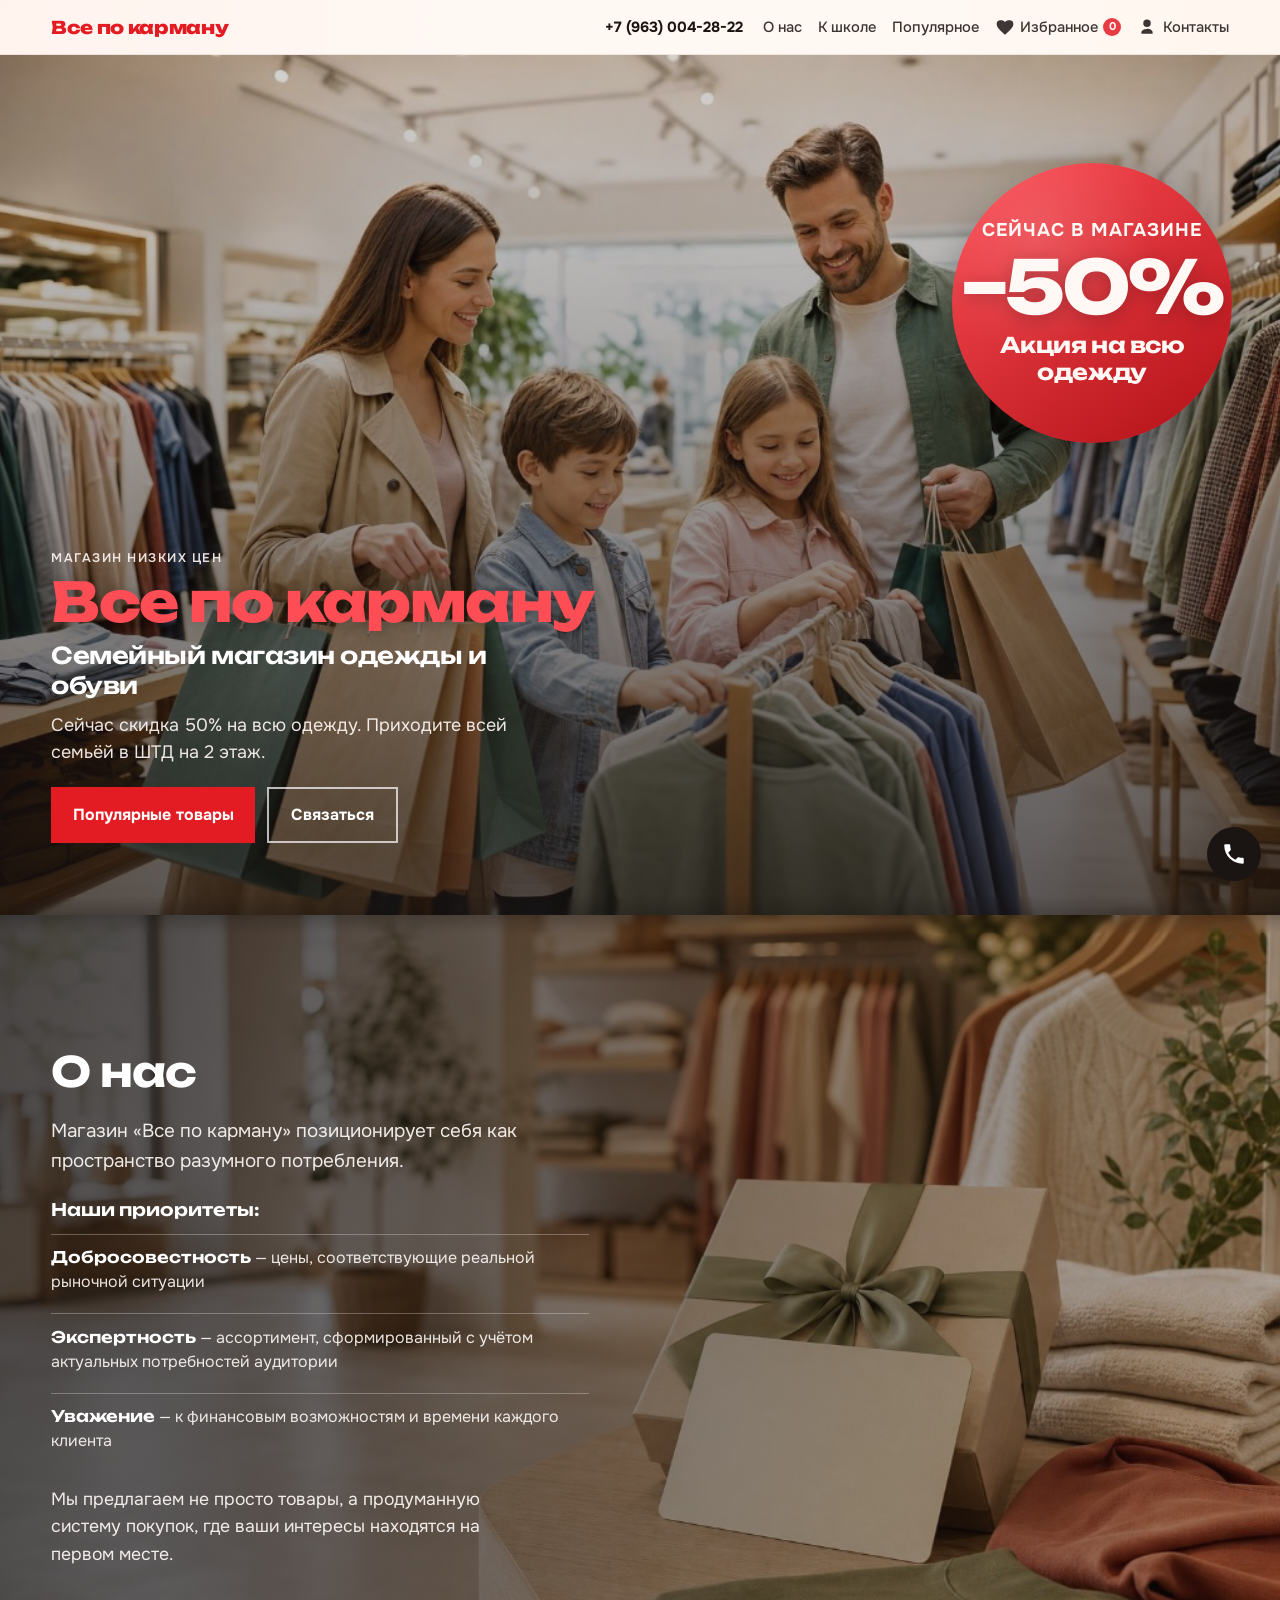
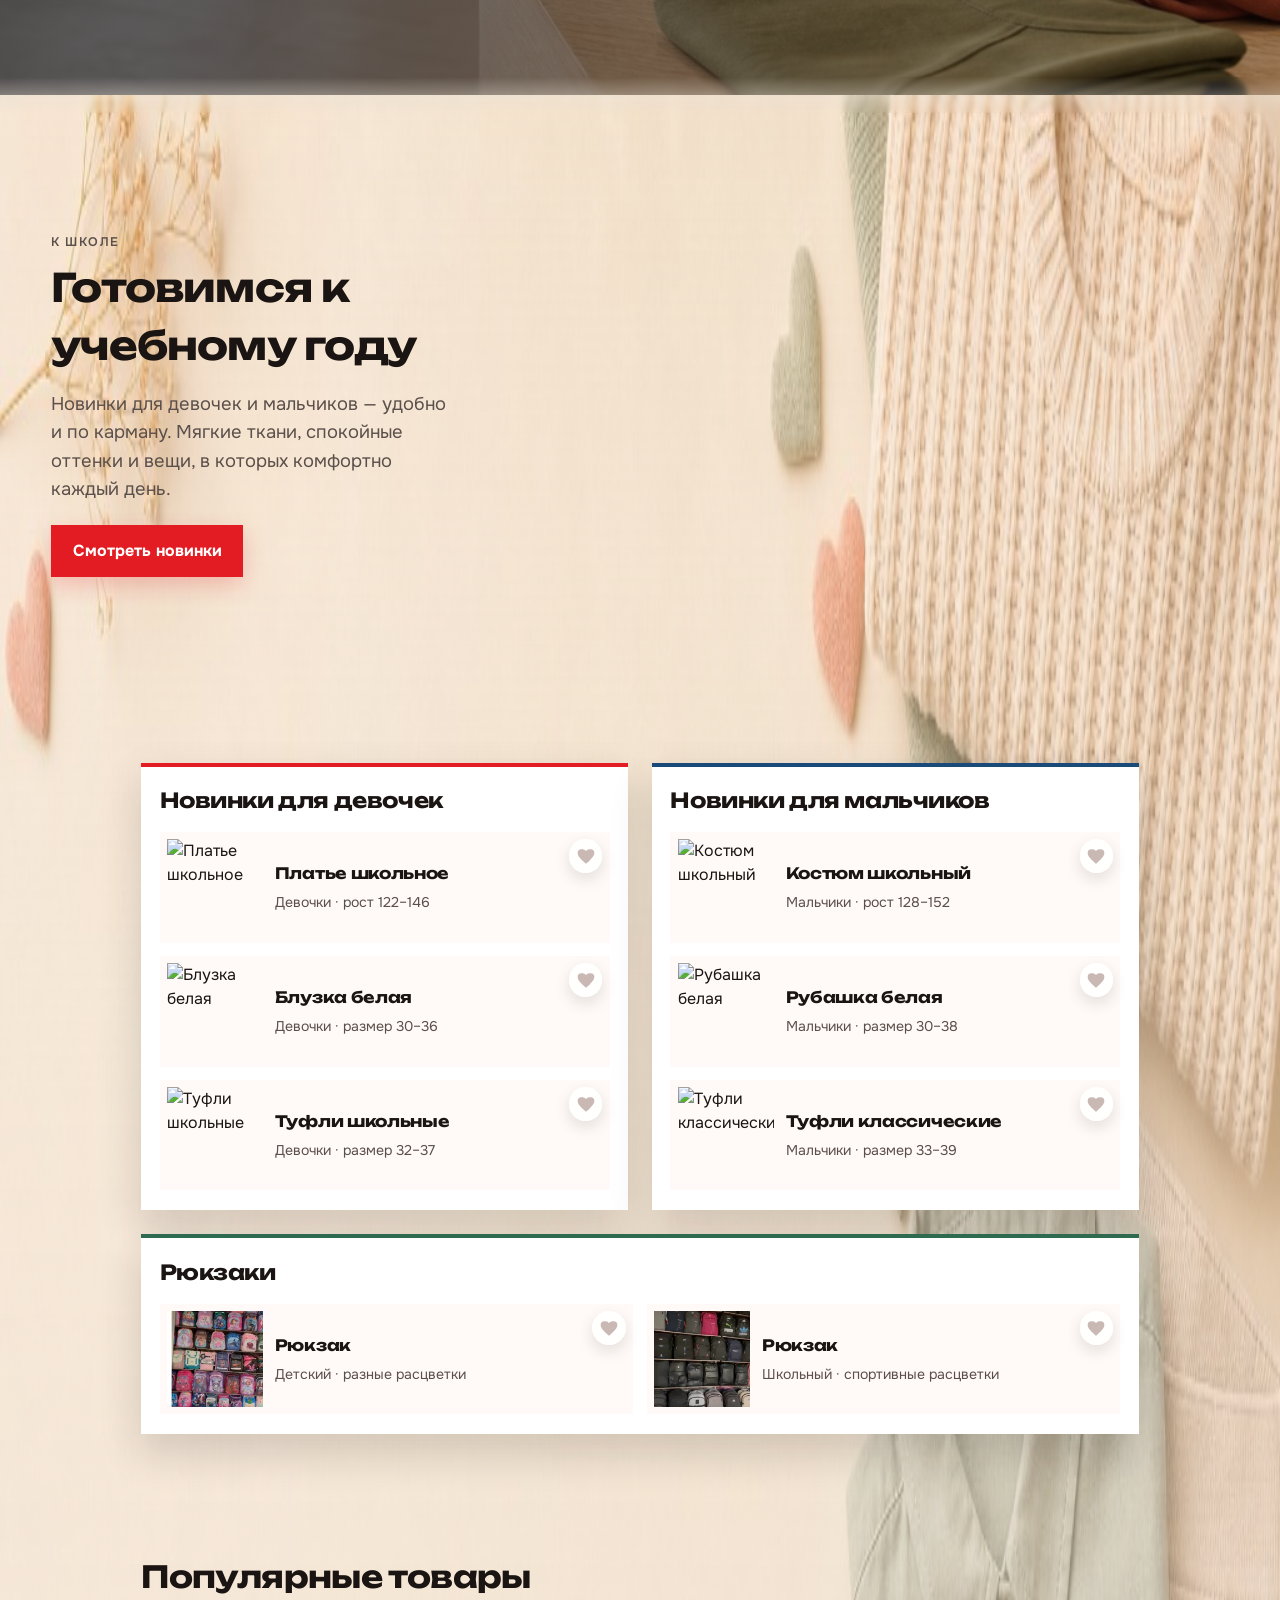
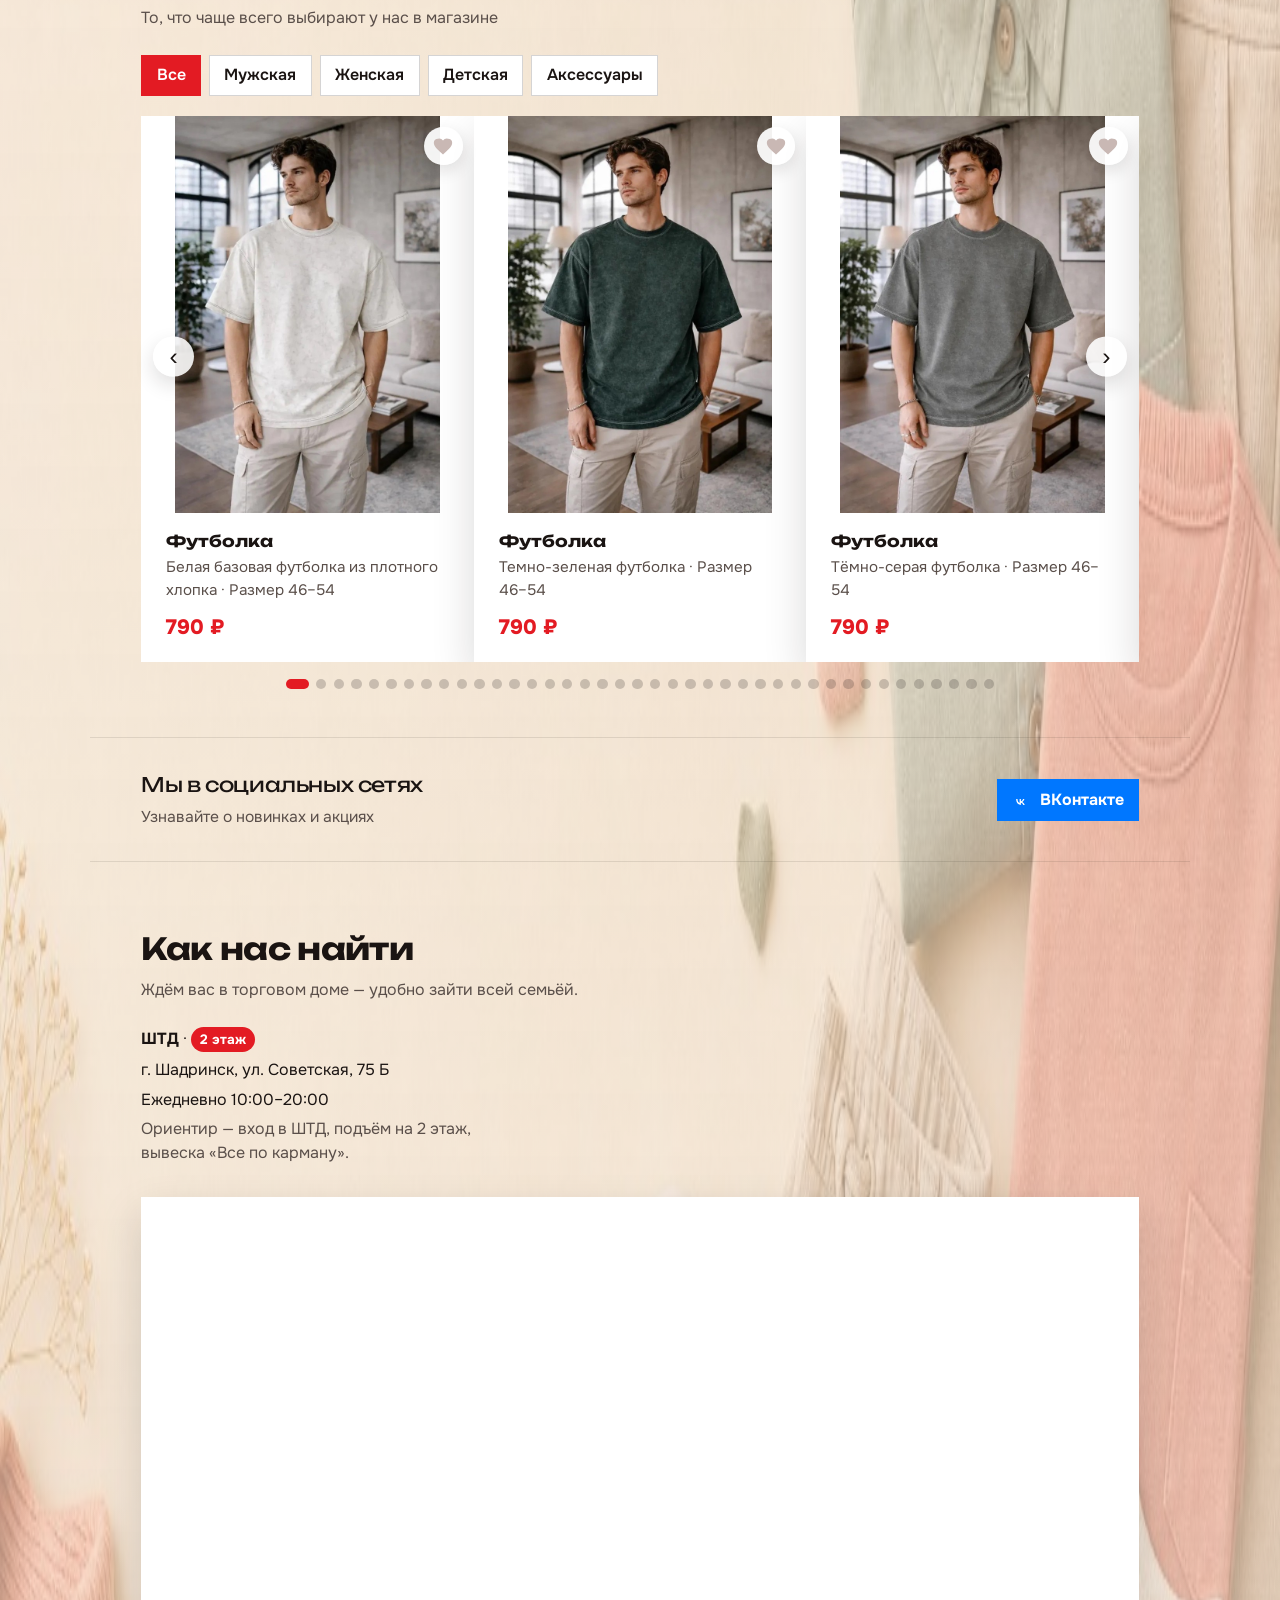
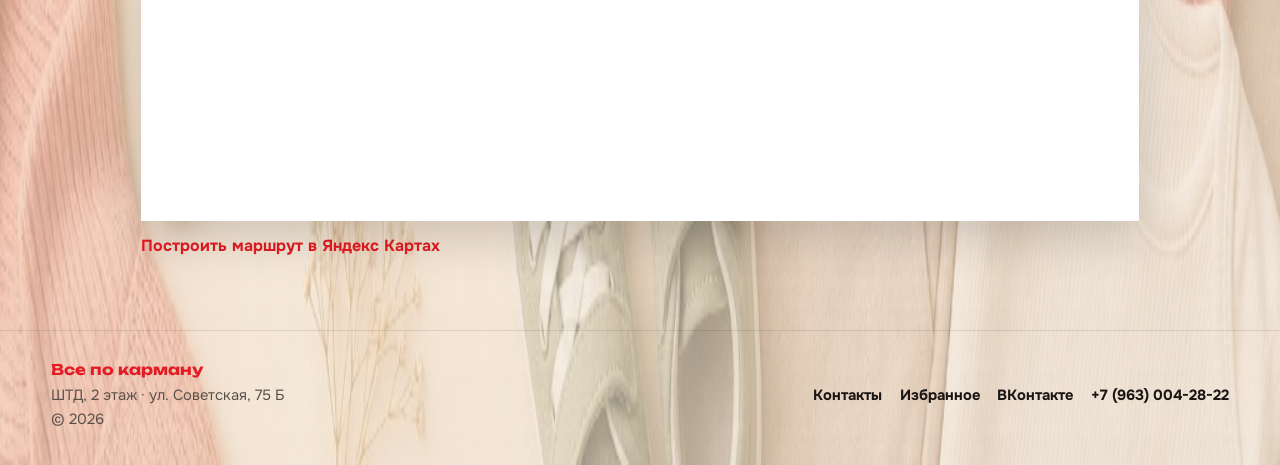
==== commit f785746f: "дополнение контента" ====
--- a/index.html
+++ b/index.html
@@ -19,7 +19,6 @@
         <a href="#about">О нас</a>
         <a href="#school">К школе</a>
         <a href="#catalog">Популярное</a>
-        <a href="certificate.html">Сертификат</a>
         <a href="favorites.html" class="nav-fav" aria-label="Избранное">
           <svg viewBox="0 0 24 24" width="20" height="20" aria-hidden="true">
             <path fill="currentColor" d="M12 21.35 10.55 20.03C5.4 15.36 2 12.27 2 8.5A4.5 4.5 0 0 1 6.5 4 5.2 5.2 0 0 1 12 6.09 5.2 5.2 0 0 1 17.5 4 4.5 4.5 0 0 1 22 8.5c0 3.77-3.4 6.86-8.55 11.54Z"/>
@@ -40,11 +39,16 @@
   <main>
     <section class="hero" aria-label="Главный экран">
       <div class="hero-media" role="img" aria-label="Семья выбирает одежду в магазине «Все по карману»"></div>
+      <aside class="hero-promo" aria-label="Акция в магазине">
+        <p class="hero-promo-badge">Сейчас в магазине</p>
+        <p class="hero-promo-percent" aria-hidden="true">−50%</p>
+        <p class="hero-promo-title">Акция на всю одежду</p>
+      </aside>
       <div class="hero-copy">
         <p class="eyebrow">Магазин низких цен</p>
         <p class="brand">Все по карману</p>
         <h1>Семейный магазин одежды и обуви</h1>
-        <p class="lead">Приходите всей семьёй в ШТД на 2 этаж.</p>
+        <p class="lead">Сейчас скидка 50% на всю одежду. Приходите всей семьёй в ШТД на 2 этаж.</p>
         <div class="hero-actions">
           <a class="btn" href="#catalog">Популярные товары</a>
           <a class="btn btn-ghost" href="contacts.html">Связаться</a>
@@ -152,6 +156,32 @@
             </li>
           </ul>
         </article>
+
+        <article class="school-block school-block--backpacks">
+          <h3>Рюкзаки</h3>
+          <ul class="school-items">
+            <li class="product-card school-card" data-product-id="school-backpack-kids" data-title="Рюкзак" data-meta="Детский · разные расцветки" data-img="assets/products/backpack-kids.png">
+              <button type="button" class="fav-btn" data-fav-toggle aria-label="В избранное" title="В избранное">
+                <svg viewBox="0 0 24 24" width="20" height="20" aria-hidden="true"><path fill="currentColor" d="M12 21.35 10.55 20.03C5.4 15.36 2 12.27 2 8.5A4.5 4.5 0 0 1 6.5 4 5.2 5.2 0 0 1 12 6.09 5.2 5.2 0 0 1 17.5 4 4.5 4.5 0 0 1 22 8.5c0 3.77-3.4 6.86-8.55 11.54Z"/></svg>
+              </button>
+              <img src="assets/products/backpack-kids.png" alt="Детский рюкзак" />
+              <div class="slide-info">
+                <h4>Рюкзак</h4>
+                <p>Детский · разные расцветки</p>
+              </div>
+            </li>
+            <li class="product-card school-card" data-product-id="school-backpack-sport" data-title="Рюкзак" data-meta="Школьный · спортивные расцветки" data-img="assets/products/backpack-sport.png">
+              <button type="button" class="fav-btn" data-fav-toggle aria-label="В избранное" title="В избранное">
+                <svg viewBox="0 0 24 24" width="20" height="20" aria-hidden="true"><path fill="currentColor" d="M12 21.35 10.55 20.03C5.4 15.36 2 12.27 2 8.5A4.5 4.5 0 0 1 6.5 4 5.2 5.2 0 0 1 12 6.09 5.2 5.2 0 0 1 17.5 4 4.5 4.5 0 0 1 22 8.5c0 3.77-3.4 6.86-8.55 11.54Z"/></svg>
+              </button>
+              <img src="assets/products/backpack-sport.png" alt="Школьный спортивный рюкзак" />
+              <div class="slide-info">
+                <h4>Рюкзак</h4>
+                <p>Школьный · спортивные расцветки</p>
+              </div>
+            </li>
+          </ul>
+        </article>
       </div>
     </section>
 
@@ -171,26 +201,342 @@
         <button class="carousel-btn prev" type="button" aria-label="Предыдущий товар">‹</button>
         <div class="carousel-viewport">
           <ul class="carousel-track">
-            <li class="slide product-card is-active" data-cat="men" data-product-id="shirt-men" data-title="Рубашка мужская" data-meta="Мужская · размер L" data-img="https://images.unsplash.com/photo-1617137968427-85924c800a22?auto=format&fit=crop&w=900&q=80">
-              <button type="button" class="fav-btn" data-fav-toggle aria-label="В избранное" title="В избранное">
-                <svg viewBox="0 0 24 24" width="22" height="22" aria-hidden="true"><path fill="currentColor" d="M12 21.35 10.55 20.03C5.4 15.36 2 12.27 2 8.5A4.5 4.5 0 0 1 6.5 4 5.2 5.2 0 0 1 12 6.09 5.2 5.2 0 0 1 17.5 4 4.5 4.5 0 0 1 22 8.5c0 3.77-3.4 6.86-8.55 11.54Z"/></svg>
-              </button>
-              <span class="product-badge">Хит</span>
-              <img src="https://images.unsplash.com/photo-1617137968427-85924c800a22?auto=format&fit=crop&w=900&q=80" alt="Мужская рубашка" />
-              <div class="slide-info">
-                <h3>Рубашка мужская</h3>
-                <p>Мужская · размер L</p>
-              </div>
-            </li>
-            <li class="slide product-card" data-cat="women" data-product-id="dress-women" data-title="Платье женское" data-meta="Женская · размер S–M" data-img="https://images.unsplash.com/photo-1595777457583-95e059d581b8?auto=format&fit=crop&w=900&q=80">
-              <button type="button" class="fav-btn" data-fav-toggle aria-label="В избранное" title="В избранное">
-                <svg viewBox="0 0 24 24" width="22" height="22" aria-hidden="true"><path fill="currentColor" d="M12 21.35 10.55 20.03C5.4 15.36 2 12.27 2 8.5A4.5 4.5 0 0 1 6.5 4 5.2 5.2 0 0 1 12 6.09 5.2 5.2 0 0 1 17.5 4 4.5 4.5 0 0 1 22 8.5c0 3.77-3.4 6.86-8.55 11.54Z"/></svg>
-              </button>
-              <span class="product-badge">Хит</span>
-              <img src="https://images.unsplash.com/photo-1595777457583-95e059d581b8?auto=format&fit=crop&w=900&q=80" alt="Женское платье" />
+            <li class="slide product-card is-active" data-cat="men" data-product-id="tshirt-white" data-title="Футболка" data-meta="Белая базовая футболка из плотного хлопка · Размер 46–54" data-img="assets/products/tshirt-white.png">
+              <button type="button" class="fav-btn" data-fav-toggle aria-label="В избранное" title="В избранное">
+                <svg viewBox="0 0 24 24" width="22" height="22" aria-hidden="true"><path fill="currentColor" d="M12 21.35 10.55 20.03C5.4 15.36 2 12.27 2 8.5A4.5 4.5 0 0 1 6.5 4 5.2 5.2 0 0 1 12 6.09 5.2 5.2 0 0 1 17.5 4 4.5 4.5 0 0 1 22 8.5c0 3.77-3.4 6.86-8.55 11.54Z"/></svg>
+              </button>
+              <div class="product-photo">
+                <img src="assets/products/tshirt-white.png" alt="Белая базовая футболка из плотного хлопка" />
+              </div>
+              <div class="slide-info">
+                <h3>Футболка</h3>
+                <p>Белая базовая футболка из плотного хлопка · Размер 46–54</p>
+                <span class="price">790 ₽</span>
+              </div>
+            </li>
+            <li class="slide product-card" data-cat="men" data-product-id="tshirt-green" data-title="Футболка" data-meta="Темно-зеленая футболка · Размер 46–54" data-img="assets/products/tshirt-green.png">
+              <button type="button" class="fav-btn" data-fav-toggle aria-label="В избранное" title="В избранное">
+                <svg viewBox="0 0 24 24" width="22" height="22" aria-hidden="true"><path fill="currentColor" d="M12 21.35 10.55 20.03C5.4 15.36 2 12.27 2 8.5A4.5 4.5 0 0 1 6.5 4 5.2 5.2 0 0 1 12 6.09 5.2 5.2 0 0 1 17.5 4 4.5 4.5 0 0 1 22 8.5c0 3.77-3.4 6.86-8.55 11.54Z"/></svg>
+              </button>
+              <div class="product-photo">
+                <img src="assets/products/tshirt-green.png" alt="Темно-зеленая футболка" />
+              </div>
+              <div class="slide-info">
+                <h3>Футболка</h3>
+                <p>Темно-зеленая футболка · Размер 46–54</p>
+                <span class="price">790 ₽</span>
+              </div>
+            </li>
+            <li class="slide product-card" data-cat="men" data-product-id="tshirt-grey" data-title="Футболка" data-meta="Тёмно-серая футболка · Размер 46–54" data-img="assets/products/tshirt-grey.png">
+              <button type="button" class="fav-btn" data-fav-toggle aria-label="В избранное" title="В избранное">
+                <svg viewBox="0 0 24 24" width="22" height="22" aria-hidden="true"><path fill="currentColor" d="M12 21.35 10.55 20.03C5.4 15.36 2 12.27 2 8.5A4.5 4.5 0 0 1 6.5 4 5.2 5.2 0 0 1 12 6.09 5.2 5.2 0 0 1 17.5 4 4.5 4.5 0 0 1 22 8.5c0 3.77-3.4 6.86-8.55 11.54Z"/></svg>
+              </button>
+              <div class="product-photo">
+                <img src="assets/products/tshirt-grey.png" alt="Тёмно-серая футболка" />
+              </div>
+              <div class="slide-info">
+                <h3>Футболка</h3>
+                <p>Тёмно-серая футболка · Размер 46–54</p>
+                <span class="price">790 ₽</span>
+              </div>
+            </li>
+            <li class="slide product-card" data-cat="men" data-product-id="tshirt-graphite" data-title="Футболка" data-meta="Графитовая футболка · Размер 46–54" data-img="assets/products/tshirt-graphite.png">
+              <button type="button" class="fav-btn" data-fav-toggle aria-label="В избранное" title="В избранное">
+                <svg viewBox="0 0 24 24" width="22" height="22" aria-hidden="true"><path fill="currentColor" d="M12 21.35 10.55 20.03C5.4 15.36 2 12.27 2 8.5A4.5 4.5 0 0 1 6.5 4 5.2 5.2 0 0 1 12 6.09 5.2 5.2 0 0 1 17.5 4 4.5 4.5 0 0 1 22 8.5c0 3.77-3.4 6.86-8.55 11.54Z"/></svg>
+              </button>
+              <div class="product-photo">
+                <img src="assets/products/tshirt-graphite.png" alt="Графитовая футболка" />
+              </div>
+              <div class="slide-info">
+                <h3>Футболка</h3>
+                <p>Графитовая футболка · Размер 46–54</p>
+                <span class="price">790 ₽</span>
+              </div>
+            </li>
+            <li class="slide product-card" data-cat="men" data-product-id="suit-grey" data-title="Костюм" data-meta="Серый костюм · размер M–XL" data-img="assets/products/suit-grey.png">
+              <button type="button" class="fav-btn" data-fav-toggle aria-label="В избранное" title="В избранное">
+                <svg viewBox="0 0 24 24" width="22" height="22" aria-hidden="true"><path fill="currentColor" d="M12 21.35 10.55 20.03C5.4 15.36 2 12.27 2 8.5A4.5 4.5 0 0 1 6.5 4 5.2 5.2 0 0 1 12 6.09 5.2 5.2 0 0 1 17.5 4 4.5 4.5 0 0 1 22 8.5c0 3.77-3.4 6.86-8.55 11.54Z"/></svg>
+              </button>
+              <div class="product-photo">
+                <img src="assets/products/suit-grey.png" alt="Серый костюм" />
+              </div>
+              <div class="slide-info">
+                <h3>Костюм</h3>
+                <p>Серый костюм · размер M–XL</p>
+                <span class="price">1 790 ₽</span>
+              </div>
+            </li>
+            <li class="slide product-card" data-cat="men" data-product-id="suit-grey-2" data-title="Костюм" data-meta="Серый костюм · размер M–XL" data-img="assets/products/suit-grey-2.png">
+              <button type="button" class="fav-btn" data-fav-toggle aria-label="В избранное" title="В избранное">
+                <svg viewBox="0 0 24 24" width="22" height="22" aria-hidden="true"><path fill="currentColor" d="M12 21.35 10.55 20.03C5.4 15.36 2 12.27 2 8.5A4.5 4.5 0 0 1 6.5 4 5.2 5.2 0 0 1 12 6.09 5.2 5.2 0 0 1 17.5 4 4.5 4.5 0 0 1 22 8.5c0 3.77-3.4 6.86-8.55 11.54Z"/></svg>
+              </button>
+              <div class="product-photo">
+                <img src="assets/products/suit-grey-2.png" alt="Серый костюм" />
+              </div>
+              <div class="slide-info">
+                <h3>Костюм</h3>
+                <p>Серый костюм · размер M–XL</p>
+                <span class="price">1 790 ₽</span>
+              </div>
+            </li>
+            <li class="slide product-card" data-cat="men" data-product-id="suit-navy" data-title="Костюм" data-meta="Темно-синий костюм · размер M–XL" data-img="assets/products/suit-navy.png">
+              <button type="button" class="fav-btn" data-fav-toggle aria-label="В избранное" title="В избранное">
+                <svg viewBox="0 0 24 24" width="22" height="22" aria-hidden="true"><path fill="currentColor" d="M12 21.35 10.55 20.03C5.4 15.36 2 12.27 2 8.5A4.5 4.5 0 0 1 6.5 4 5.2 5.2 0 0 1 12 6.09 5.2 5.2 0 0 1 17.5 4 4.5 4.5 0 0 1 22 8.5c0 3.77-3.4 6.86-8.55 11.54Z"/></svg>
+              </button>
+              <div class="product-photo">
+                <img src="assets/products/suit-navy.png" alt="Темно-синий костюм" />
+              </div>
+              <div class="slide-info">
+                <h3>Костюм</h3>
+                <p>Темно-синий костюм · размер M–XL</p>
+                <span class="price">1 790 ₽</span>
+              </div>
+            </li>
+            <li class="slide product-card" data-cat="men" data-product-id="suit-summer-black" data-title="Летний костюм" data-meta="Чёрный летний костюм (футболка и шорты) · размер M–XL" data-img="assets/products/suit-summer-black.png">
+              <button type="button" class="fav-btn" data-fav-toggle aria-label="В избранное" title="В избранное">
+                <svg viewBox="0 0 24 24" width="22" height="22" aria-hidden="true"><path fill="currentColor" d="M12 21.35 10.55 20.03C5.4 15.36 2 12.27 2 8.5A4.5 4.5 0 0 1 6.5 4 5.2 5.2 0 0 1 12 6.09 5.2 5.2 0 0 1 17.5 4 4.5 4.5 0 0 1 22 8.5c0 3.77-3.4 6.86-8.55 11.54Z"/></svg>
+              </button>
+              <div class="product-photo">
+                <img src="assets/products/suit-summer-black.png" alt="Чёрный летний костюм" />
+              </div>
+              <div class="slide-info">
+                <h3>Летний костюм</h3>
+                <p>Чёрный летний костюм (футболка и шорты) · размер M–XL</p>
+                <span class="price">1 890 ₽</span>
+              </div>
+            </li>
+            <li class="slide product-card" data-cat="men" data-product-id="suit-summer-navy" data-title="Летний костюм" data-meta="Темно-синий летний костюм (футболка и шорты) · размер M–XL" data-img="assets/products/suit-summer-navy.png">
+              <button type="button" class="fav-btn" data-fav-toggle aria-label="В избранное" title="В избранное">
+                <svg viewBox="0 0 24 24" width="22" height="22" aria-hidden="true"><path fill="currentColor" d="M12 21.35 10.55 20.03C5.4 15.36 2 12.27 2 8.5A4.5 4.5 0 0 1 6.5 4 5.2 5.2 0 0 1 12 6.09 5.2 5.2 0 0 1 17.5 4 4.5 4.5 0 0 1 22 8.5c0 3.77-3.4 6.86-8.55 11.54Z"/></svg>
+              </button>
+              <div class="product-photo">
+                <img src="assets/products/suit-summer-navy.png" alt="Темно-синий летний костюм" />
+              </div>
+              <div class="slide-info">
+                <h3>Летний костюм</h3>
+                <p>Темно-синий летний костюм (футболка и шорты) · размер M–XL</p>
+                <span class="price">1 890 ₽</span>
+              </div>
+            </li>
+            <li class="slide product-card" data-cat="men" data-product-id="suit-sport-white-black" data-title="Спортивный костюм" data-meta="Бело-чёрный спортивный костюм · размер M–XL" data-img="assets/products/suit-sport-white-black.png">
+              <button type="button" class="fav-btn" data-fav-toggle aria-label="В избранное" title="В избранное">
+                <svg viewBox="0 0 24 24" width="22" height="22" aria-hidden="true"><path fill="currentColor" d="M12 21.35 10.55 20.03C5.4 15.36 2 12.27 2 8.5A4.5 4.5 0 0 1 6.5 4 5.2 5.2 0 0 1 12 6.09 5.2 5.2 0 0 1 17.5 4 4.5 4.5 0 0 1 22 8.5c0 3.77-3.4 6.86-8.55 11.54Z"/></svg>
+              </button>
+              <div class="product-photo">
+                <img src="assets/products/suit-sport-white-black.png" alt="Бело-чёрный спортивный костюм" />
+              </div>
+              <div class="slide-info">
+                <h3>Спортивный костюм</h3>
+                <p>Бело-чёрный спортивный костюм · размер M–XL</p>
+                <span class="price">1 500 ₽</span>
+              </div>
+            </li>
+            <li class="slide product-card" data-cat="men" data-product-id="suit-sport-grey-black" data-title="Спортивный костюм" data-meta="Серо-чёрный спортивный костюм · размер M–XL" data-img="assets/products/suit-sport-grey-black.png">
+              <button type="button" class="fav-btn" data-fav-toggle aria-label="В избранное" title="В избранное">
+                <svg viewBox="0 0 24 24" width="22" height="22" aria-hidden="true"><path fill="currentColor" d="M12 21.35 10.55 20.03C5.4 15.36 2 12.27 2 8.5A4.5 4.5 0 0 1 6.5 4 5.2 5.2 0 0 1 12 6.09 5.2 5.2 0 0 1 17.5 4 4.5 4.5 0 0 1 22 8.5c0 3.77-3.4 6.86-8.55 11.54Z"/></svg>
+              </button>
+              <div class="product-photo">
+                <img src="assets/products/suit-sport-grey-black.png" alt="Серо-чёрный спортивный костюм" />
+              </div>
+              <div class="slide-info">
+                <h3>Спортивный костюм</h3>
+                <p>Серо-чёрный спортивный костюм · размер M–XL</p>
+                <span class="price">1 500 ₽</span>
+              </div>
+            </li>
+            <li class="slide product-card" data-cat="men" data-product-id="suit-sport-dark-grey" data-title="Спортивный костюм" data-meta="Тёмно-серый спортивный костюм · размер M–XL" data-img="assets/products/suit-sport-dark-grey.png">
+              <button type="button" class="fav-btn" data-fav-toggle aria-label="В избранное" title="В избранное">
+                <svg viewBox="0 0 24 24" width="22" height="22" aria-hidden="true"><path fill="currentColor" d="M12 21.35 10.55 20.03C5.4 15.36 2 12.27 2 8.5A4.5 4.5 0 0 1 6.5 4 5.2 5.2 0 0 1 12 6.09 5.2 5.2 0 0 1 17.5 4 4.5 4.5 0 0 1 22 8.5c0 3.77-3.4 6.86-8.55 11.54Z"/></svg>
+              </button>
+              <div class="product-photo">
+                <img src="assets/products/suit-sport-dark-grey.png" alt="Тёмно-серый спортивный костюм" />
+              </div>
+              <div class="slide-info">
+                <h3>Спортивный костюм</h3>
+                <p>Тёмно-серый спортивный костюм · размер M–XL</p>
+                <span class="price">1 500 ₽</span>
+              </div>
+            </li>
+            <li class="slide product-card" data-cat="women" data-product-id="dress-women-polka" data-title="Платье женское" data-meta="Тёмно-синее в горошек · размер 50–60" data-img="assets/products/dress-women-polka.png">
+              <button type="button" class="fav-btn" data-fav-toggle aria-label="В избранное" title="В избранное">
+                <svg viewBox="0 0 24 24" width="22" height="22" aria-hidden="true"><path fill="currentColor" d="M12 21.35 10.55 20.03C5.4 15.36 2 12.27 2 8.5A4.5 4.5 0 0 1 6.5 4 5.2 5.2 0 0 1 12 6.09 5.2 5.2 0 0 1 17.5 4 4.5 4.5 0 0 1 22 8.5c0 3.77-3.4 6.86-8.55 11.54Z"/></svg>
+              </button>
+              <div class="product-photo">
+                <img src="assets/products/dress-women-polka.png" alt="Тёмно-синее платье в горошек" />
+              </div>
               <div class="slide-info">
                 <h3>Платье женское</h3>
-                <p>Женская · размер S–M</p>
+                <p>Тёмно-синее в горошек · размер 50–60</p>
+                <span class="price">1 190 ₽</span>
+              </div>
+            </li>
+            <li class="slide product-card" data-cat="women" data-product-id="dress-women-teal" data-title="Платье женское" data-meta="Бирюзовое · размер 50–60" data-img="assets/products/dress-women-teal.png">
+              <button type="button" class="fav-btn" data-fav-toggle aria-label="В избранное" title="В избранное">
+                <svg viewBox="0 0 24 24" width="22" height="22" aria-hidden="true"><path fill="currentColor" d="M12 21.35 10.55 20.03C5.4 15.36 2 12.27 2 8.5A4.5 4.5 0 0 1 6.5 4 5.2 5.2 0 0 1 12 6.09 5.2 5.2 0 0 1 17.5 4 4.5 4.5 0 0 1 22 8.5c0 3.77-3.4 6.86-8.55 11.54Z"/></svg>
+              </button>
+              <div class="product-photo">
+                <img src="assets/products/dress-women-teal.png" alt="Бирюзовое платье" />
+              </div>
+              <div class="slide-info">
+                <h3>Платье женское</h3>
+                <p>Бирюзовое · размер 50–60</p>
+                <span class="price">1 190 ₽</span>
+              </div>
+            </li>
+            <li class="slide product-card" data-cat="women" data-product-id="tshirt-women-black-red" data-title="Футболка" data-meta="Чёрная с красным сердцем · размер 50–60" data-img="assets/products/tshirt-women-black-red-heart.png">
+              <button type="button" class="fav-btn" data-fav-toggle aria-label="В избранное" title="В избранное">
+                <svg viewBox="0 0 24 24" width="22" height="22" aria-hidden="true"><path fill="currentColor" d="M12 21.35 10.55 20.03C5.4 15.36 2 12.27 2 8.5A4.5 4.5 0 0 1 6.5 4 5.2 5.2 0 0 1 12 6.09 5.2 5.2 0 0 1 17.5 4 4.5 4.5 0 0 1 22 8.5c0 3.77-3.4 6.86-8.55 11.54Z"/></svg>
+              </button>
+              <div class="product-photo">
+                <img src="assets/products/tshirt-women-black-red-heart.png" alt="Чёрная футболка с красным сердцем" />
+              </div>
+              <div class="slide-info">
+                <h3>Футболка</h3>
+                <p>Чёрная с красным сердцем · размер 50–60</p>
+                <span class="price">590 ₽</span>
+              </div>
+            </li>
+            <li class="slide product-card" data-cat="women" data-product-id="tshirt-women-black-white" data-title="Футболка" data-meta="Чёрная с белым сердцем · размер 50–60" data-img="assets/products/tshirt-women-black-white-heart.png">
+              <button type="button" class="fav-btn" data-fav-toggle aria-label="В избранное" title="В избранное">
+                <svg viewBox="0 0 24 24" width="22" height="22" aria-hidden="true"><path fill="currentColor" d="M12 21.35 10.55 20.03C5.4 15.36 2 12.27 2 8.5A4.5 4.5 0 0 1 6.5 4 5.2 5.2 0 0 1 12 6.09 5.2 5.2 0 0 1 17.5 4 4.5 4.5 0 0 1 22 8.5c0 3.77-3.4 6.86-8.55 11.54Z"/></svg>
+              </button>
+              <div class="product-photo">
+                <img src="assets/products/tshirt-women-black-white-heart.png" alt="Чёрная футболка с белым сердцем" />
+              </div>
+              <div class="slide-info">
+                <h3>Футболка</h3>
+                <p>Чёрная с белым сердцем · размер 50–60</p>
+                <span class="price">590 ₽</span>
+              </div>
+            </li>
+            <li class="slide product-card" data-cat="women" data-product-id="tshirt-women-burgundy" data-title="Футболка" data-meta="Бордовая с белым сердцем · размер 50–60" data-img="assets/products/tshirt-women-burgundy-heart.png">
+              <button type="button" class="fav-btn" data-fav-toggle aria-label="В избранное" title="В избранное">
+                <svg viewBox="0 0 24 24" width="22" height="22" aria-hidden="true"><path fill="currentColor" d="M12 21.35 10.55 20.03C5.4 15.36 2 12.27 2 8.5A4.5 4.5 0 0 1 6.5 4 5.2 5.2 0 0 1 12 6.09 5.2 5.2 0 0 1 17.5 4 4.5 4.5 0 0 1 22 8.5c0 3.77-3.4 6.86-8.55 11.54Z"/></svg>
+              </button>
+              <div class="product-photo">
+                <img src="assets/products/tshirt-women-burgundy-heart.png" alt="Бордовая футболка с белым сердцем" />
+              </div>
+              <div class="slide-info">
+                <h3>Футболка</h3>
+                <p>Бордовая с белым сердцем · размер 50–60</p>
+                <span class="price">590 ₽</span>
+              </div>
+            </li>
+            <li class="slide product-card" data-cat="women" data-product-id="pants-women-beige" data-title="Штаны" data-meta="Бежевые широкие · размер 52–60" data-img="assets/products/pants-women-beige.png">
+              <button type="button" class="fav-btn" data-fav-toggle aria-label="В избранное" title="В избранное">
+                <svg viewBox="0 0 24 24" width="22" height="22" aria-hidden="true"><path fill="currentColor" d="M12 21.35 10.55 20.03C5.4 15.36 2 12.27 2 8.5A4.5 4.5 0 0 1 6.5 4 5.2 5.2 0 0 1 12 6.09 5.2 5.2 0 0 1 17.5 4 4.5 4.5 0 0 1 22 8.5c0 3.77-3.4 6.86-8.55 11.54Z"/></svg>
+              </button>
+              <div class="product-photo">
+                <img src="assets/products/pants-women-beige.png" alt="Бежевые широкие штаны" />
+              </div>
+              <div class="slide-info">
+                <h3>Штаны</h3>
+                <p>Бежевые широкие · размер 52–60</p>
+                <span class="price">890 ₽</span>
+              </div>
+            </li>
+            <li class="slide product-card" data-cat="women" data-product-id="pants-women-pink" data-title="Штаны" data-meta="Пыльно-розовые широкие · размер 52–60" data-img="assets/products/pants-women-pink.png">
+              <button type="button" class="fav-btn" data-fav-toggle aria-label="В избранное" title="В избранное">
+                <svg viewBox="0 0 24 24" width="22" height="22" aria-hidden="true"><path fill="currentColor" d="M12 21.35 10.55 20.03C5.4 15.36 2 12.27 2 8.5A4.5 4.5 0 0 1 6.5 4 5.2 5.2 0 0 1 12 6.09 5.2 5.2 0 0 1 17.5 4 4.5 4.5 0 0 1 22 8.5c0 3.77-3.4 6.86-8.55 11.54Z"/></svg>
+              </button>
+              <div class="product-photo">
+                <img src="assets/products/pants-women-pink.png" alt="Пыльно-розовые широкие штаны" />
+              </div>
+              <div class="slide-info">
+                <h3>Штаны</h3>
+                <p>Пыльно-розовые широкие · размер 52–60</p>
+                <span class="price">890 ₽</span>
+              </div>
+            </li>
+            <li class="slide product-card" data-cat="women" data-product-id="pants-women-brown" data-title="Штаны" data-meta="Шоколадно-коричневые широкие · размер 52–60" data-img="assets/products/pants-women-brown.png">
+              <button type="button" class="fav-btn" data-fav-toggle aria-label="В избранное" title="В избранное">
+                <svg viewBox="0 0 24 24" width="22" height="22" aria-hidden="true"><path fill="currentColor" d="M12 21.35 10.55 20.03C5.4 15.36 2 12.27 2 8.5A4.5 4.5 0 0 1 6.5 4 5.2 5.2 0 0 1 12 6.09 5.2 5.2 0 0 1 17.5 4 4.5 4.5 0 0 1 22 8.5c0 3.77-3.4 6.86-8.55 11.54Z"/></svg>
+              </button>
+              <div class="product-photo">
+                <img src="assets/products/pants-women-brown.png" alt="Шоколадно-коричневые широкие штаны" />
+              </div>
+              <div class="slide-info">
+                <h3>Штаны</h3>
+                <p>Шоколадно-коричневые широкие · размер 52–60</p>
+                <span class="price">890 ₽</span>
+              </div>
+            </li>
+            <li class="slide product-card" data-cat="women" data-product-id="pants-women-grey" data-title="Штаны" data-meta="Тёмно-серые широкие · размер 42–52" data-img="assets/products/pants-women-grey.png">
+              <button type="button" class="fav-btn" data-fav-toggle aria-label="В избранное" title="В избранное">
+                <svg viewBox="0 0 24 24" width="22" height="22" aria-hidden="true"><path fill="currentColor" d="M12 21.35 10.55 20.03C5.4 15.36 2 12.27 2 8.5A4.5 4.5 0 0 1 6.5 4 5.2 5.2 0 0 1 12 6.09 5.2 5.2 0 0 1 17.5 4 4.5 4.5 0 0 1 22 8.5c0 3.77-3.4 6.86-8.55 11.54Z"/></svg>
+              </button>
+              <div class="product-photo">
+                <img src="assets/products/pants-women-grey.png" alt="Тёмно-серые широкие штаны" />
+              </div>
+              <div class="slide-info">
+                <h3>Штаны</h3>
+                <p>Тёмно-серые широкие · размер 42–52</p>
+                <span class="price">700 ₽</span>
+              </div>
+            </li>
+            <li class="slide product-card" data-cat="women" data-product-id="pants-women-blue" data-title="Штаны" data-meta="Синие широкие · размер 42–52" data-img="assets/products/pants-women-blue.png">
+              <button type="button" class="fav-btn" data-fav-toggle aria-label="В избранное" title="В избранное">
+                <svg viewBox="0 0 24 24" width="22" height="22" aria-hidden="true"><path fill="currentColor" d="M12 21.35 10.55 20.03C5.4 15.36 2 12.27 2 8.5A4.5 4.5 0 0 1 6.5 4 5.2 5.2 0 0 1 12 6.09 5.2 5.2 0 0 1 17.5 4 4.5 4.5 0 0 1 22 8.5c0 3.77-3.4 6.86-8.55 11.54Z"/></svg>
+              </button>
+              <div class="product-photo">
+                <img src="assets/products/pants-women-blue.png" alt="Синие широкие штаны" />
+              </div>
+              <div class="slide-info">
+                <h3>Штаны</h3>
+                <p>Синие широкие · размер 42–52</p>
+                <span class="price">700 ₽</span>
+              </div>
+            </li>
+            <li class="slide product-card" data-cat="women" data-product-id="pants-women-pink-bright" data-title="Штаны" data-meta="Ярко-розовые широкие · размер 42–52" data-img="assets/products/pants-women-pink-bright.png">
+              <button type="button" class="fav-btn" data-fav-toggle aria-label="В избранное" title="В избранное">
+                <svg viewBox="0 0 24 24" width="22" height="22" aria-hidden="true"><path fill="currentColor" d="M12 21.35 10.55 20.03C5.4 15.36 2 12.27 2 8.5A4.5 4.5 0 0 1 6.5 4 5.2 5.2 0 0 1 12 6.09 5.2 5.2 0 0 1 17.5 4 4.5 4.5 0 0 1 22 8.5c0 3.77-3.4 6.86-8.55 11.54Z"/></svg>
+              </button>
+              <div class="product-photo">
+                <img src="assets/products/pants-women-pink-bright.png" alt="Ярко-розовые широкие штаны" />
+              </div>
+              <div class="slide-info">
+                <h3>Штаны</h3>
+                <p>Ярко-розовые широкие · размер 42–52</p>
+                <span class="price">700 ₽</span>
+              </div>
+            </li>
+            <li class="slide product-card" data-cat="women" data-product-id="vest-women-beige" data-title="Жилетка" data-meta="Бежевая" data-img="assets/products/vest-women-beige.png">
+              <button type="button" class="fav-btn" data-fav-toggle aria-label="В избранное" title="В избранное">
+                <svg viewBox="0 0 24 24" width="22" height="22" aria-hidden="true"><path fill="currentColor" d="M12 21.35 10.55 20.03C5.4 15.36 2 12.27 2 8.5A4.5 4.5 0 0 1 6.5 4 5.2 5.2 0 0 1 12 6.09 5.2 5.2 0 0 1 17.5 4 4.5 4.5 0 0 1 22 8.5c0 3.77-3.4 6.86-8.55 11.54Z"/></svg>
+              </button>
+              <div class="product-photo">
+                <img src="assets/products/vest-women-beige.png" alt="Бежевая жилетка" />
+              </div>
+              <div class="slide-info">
+                <h3>Жилетка</h3>
+                <p>Бежевая</p>
+                <span class="price">890 ₽</span>
+              </div>
+            </li>
+            <li class="slide product-card" data-cat="women" data-product-id="vest-women-yellow" data-title="Жилетка" data-meta="Жёлтая" data-img="assets/products/vest-women-yellow.png">
+              <button type="button" class="fav-btn" data-fav-toggle aria-label="В избранное" title="В избранное">
+                <svg viewBox="0 0 24 24" width="22" height="22" aria-hidden="true"><path fill="currentColor" d="M12 21.35 10.55 20.03C5.4 15.36 2 12.27 2 8.5A4.5 4.5 0 0 1 6.5 4 5.2 5.2 0 0 1 12 6.09 5.2 5.2 0 0 1 17.5 4 4.5 4.5 0 0 1 22 8.5c0 3.77-3.4 6.86-8.55 11.54Z"/></svg>
+              </button>
+              <div class="product-photo">
+                <img src="assets/products/vest-women-yellow.png" alt="Жёлтая жилетка" />
+              </div>
+              <div class="slide-info">
+                <h3>Жилетка</h3>
+                <p>Жёлтая</p>
+                <span class="price">890 ₽</span>
+              </div>
+            </li>
+            <li class="slide product-card" data-cat="women" data-product-id="vest-women-grey" data-title="Жилетка" data-meta="Тёмно-серая" data-img="assets/products/vest-women-grey.png">
+              <button type="button" class="fav-btn" data-fav-toggle aria-label="В избранное" title="В избранное">
+                <svg viewBox="0 0 24 24" width="22" height="22" aria-hidden="true"><path fill="currentColor" d="M12 21.35 10.55 20.03C5.4 15.36 2 12.27 2 8.5A4.5 4.5 0 0 1 6.5 4 5.2 5.2 0 0 1 12 6.09 5.2 5.2 0 0 1 17.5 4 4.5 4.5 0 0 1 22 8.5c0 3.77-3.4 6.86-8.55 11.54Z"/></svg>
+              </button>
+              <div class="product-photo">
+                <img src="assets/products/vest-women-grey.png" alt="Тёмно-серая жилетка" />
+              </div>
+              <div class="slide-info">
+                <h3>Жилетка</h3>
+                <p>Тёмно-серая</p>
+                <span class="price">890 ₽</span>
               </div>
             </li>
             <li class="slide product-card" data-cat="kids" data-product-id="set-kids" data-title="Комплект детский" data-meta="Детская · на рост 110–128" data-img="https://images.unsplash.com/photo-1503919545889-aef636e10ad9?auto=format&fit=crop&w=900&q=80">
@@ -203,15 +549,136 @@
                 <p>Детская · на рост 110–128</p>
               </div>
             </li>
-            <li class="slide product-card" data-cat="men" data-product-id="sneakers" data-title="Кроссовки" data-meta="Обувь · размеры 40–44" data-img="https://images.unsplash.com/photo-1542291026-7eec264c27ff?auto=format&fit=crop&w=900&q=80">
-              <button type="button" class="fav-btn" data-fav-toggle aria-label="В избранное" title="В избранное">
-                <svg viewBox="0 0 24 24" width="22" height="22" aria-hidden="true"><path fill="currentColor" d="M12 21.35 10.55 20.03C5.4 15.36 2 12.27 2 8.5A4.5 4.5 0 0 1 6.5 4 5.2 5.2 0 0 1 12 6.09 5.2 5.2 0 0 1 17.5 4 4.5 4.5 0 0 1 22 8.5c0 3.77-3.4 6.86-8.55 11.54Z"/></svg>
-              </button>
-              <span class="product-badge">Хит</span>
-              <img src="https://images.unsplash.com/photo-1542291026-7eec264c27ff?auto=format&fit=crop&w=900&q=80" alt="Кроссовки" />
-              <div class="slide-info">
-                <h3>Кроссовки</h3>
-                <p>Обувь · размеры 40–44</p>
+            <li class="slide product-card" data-cat="men" data-product-id="sneaker-mint-green" data-title="Кроссовки" data-meta="Бело-мятные с зелёным · размер 40–44" data-img="assets/products/sneaker-mint-green.png">
+              <button type="button" class="fav-btn" data-fav-toggle aria-label="В избранное" title="В избранное">
+                <svg viewBox="0 0 24 24" width="22" height="22" aria-hidden="true"><path fill="currentColor" d="M12 21.35 10.55 20.03C5.4 15.36 2 12.27 2 8.5A4.5 4.5 0 0 1 6.5 4 5.2 5.2 0 0 1 12 6.09 5.2 5.2 0 0 1 17.5 4 4.5 4.5 0 0 1 22 8.5c0 3.77-3.4 6.86-8.55 11.54Z"/></svg>
+              </button>
+              <div class="product-photo">
+                <img src="assets/products/sneaker-mint-green.png" alt="Бело-мятные кроссовки с зелёным" />
+              </div>
+              <div class="slide-info">
+                <h3>Кроссовки</h3>
+                <p>Бело-мятные с зелёным · размер 40–44</p>
+              </div>
+            </li>
+            <li class="slide product-card" data-cat="men" data-product-id="sneaker-on-colors" data-title="Кроссовки" data-meta="Чёрные / серо-оранжевые · размер 40–44" data-img="assets/products/sneaker-on-colors.png">
+              <button type="button" class="fav-btn" data-fav-toggle aria-label="В избранное" title="В избранное">
+                <svg viewBox="0 0 24 24" width="22" height="22" aria-hidden="true"><path fill="currentColor" d="M12 21.35 10.55 20.03C5.4 15.36 2 12.27 2 8.5A4.5 4.5 0 0 1 6.5 4 5.2 5.2 0 0 1 12 6.09 5.2 5.2 0 0 1 17.5 4 4.5 4.5 0 0 1 22 8.5c0 3.77-3.4 6.86-8.55 11.54Z"/></svg>
+              </button>
+              <div class="product-photo">
+                <img src="assets/products/sneaker-on-colors.png" alt="Чёрные и серо-оранжевые кроссовки" />
+              </div>
+              <div class="slide-info">
+                <h3>Кроссовки</h3>
+                <p>Чёрные / серо-оранжевые · размер 40–44</p>
+              </div>
+            </li>
+            <li class="slide product-card" data-cat="men" data-product-id="sneaker-black-white" data-title="Кроссовки" data-meta="Чёрно-белые · размер 40–44" data-img="assets/products/sneaker-black-white.png">
+              <button type="button" class="fav-btn" data-fav-toggle aria-label="В избранное" title="В избранное">
+                <svg viewBox="0 0 24 24" width="22" height="22" aria-hidden="true"><path fill="currentColor" d="M12 21.35 10.55 20.03C5.4 15.36 2 12.27 2 8.5A4.5 4.5 0 0 1 6.5 4 5.2 5.2 0 0 1 12 6.09 5.2 5.2 0 0 1 17.5 4 4.5 4.5 0 0 1 22 8.5c0 3.77-3.4 6.86-8.55 11.54Z"/></svg>
+              </button>
+              <div class="product-photo">
+                <img src="assets/products/sneaker-black-white.png" alt="Чёрно-белые кроссовки" />
+              </div>
+              <div class="slide-info">
+                <h3>Кроссовки</h3>
+                <p>Чёрно-белые · размер 40–44</p>
+              </div>
+            </li>
+            <li class="slide product-card" data-cat="men" data-product-id="sneaker-black-red" data-title="Кроссовки" data-meta="Чёрные с красными акцентами · размер 40–44" data-img="assets/products/sneaker-black-red.png">
+              <button type="button" class="fav-btn" data-fav-toggle aria-label="В избранное" title="В избранное">
+                <svg viewBox="0 0 24 24" width="22" height="22" aria-hidden="true"><path fill="currentColor" d="M12 21.35 10.55 20.03C5.4 15.36 2 12.27 2 8.5A4.5 4.5 0 0 1 6.5 4 5.2 5.2 0 0 1 12 6.09 5.2 5.2 0 0 1 17.5 4 4.5 4.5 0 0 1 22 8.5c0 3.77-3.4 6.86-8.55 11.54Z"/></svg>
+              </button>
+              <div class="product-photo">
+                <img src="assets/products/sneaker-black-red.png" alt="Чёрные кроссовки с красными акцентами" />
+              </div>
+              <div class="slide-info">
+                <h3>Кроссовки</h3>
+                <p>Чёрные с красными акцентами · размер 40–44</p>
+              </div>
+            </li>
+            <li class="slide product-card" data-cat="men" data-product-id="sneaker-yellow-green" data-title="Кроссовки" data-meta="Жёлто-зелёные · размер 40–44" data-img="assets/products/sneaker-yellow-green.png">
+              <button type="button" class="fav-btn" data-fav-toggle aria-label="В избранное" title="В избранное">
+                <svg viewBox="0 0 24 24" width="22" height="22" aria-hidden="true"><path fill="currentColor" d="M12 21.35 10.55 20.03C5.4 15.36 2 12.27 2 8.5A4.5 4.5 0 0 1 6.5 4 5.2 5.2 0 0 1 12 6.09 5.2 5.2 0 0 1 17.5 4 4.5 4.5 0 0 1 22 8.5c0 3.77-3.4 6.86-8.55 11.54Z"/></svg>
+              </button>
+              <div class="product-photo">
+                <img src="assets/products/sneaker-yellow-green.png" alt="Жёлто-зелёные кроссовки" />
+              </div>
+              <div class="slide-info">
+                <h3>Кроссовки</h3>
+                <p>Жёлто-зелёные · размер 40–44</p>
+              </div>
+            </li>
+            <li class="slide product-card" data-cat="men" data-product-id="sneaker-neon-green" data-title="Кроссовки" data-meta="Чёрно-белые с неоново-зелёным · размер 40–44" data-img="assets/products/sneaker-neon-green.png">
+              <button type="button" class="fav-btn" data-fav-toggle aria-label="В избранное" title="В избранное">
+                <svg viewBox="0 0 24 24" width="22" height="22" aria-hidden="true"><path fill="currentColor" d="M12 21.35 10.55 20.03C5.4 15.36 2 12.27 2 8.5A4.5 4.5 0 0 1 6.5 4 5.2 5.2 0 0 1 12 6.09 5.2 5.2 0 0 1 17.5 4 4.5 4.5 0 0 1 22 8.5c0 3.77-3.4 6.86-8.55 11.54Z"/></svg>
+              </button>
+              <div class="product-photo">
+                <img src="assets/products/sneaker-neon-green.png" alt="Чёрно-белые кроссовки с неоново-зелёным" />
+              </div>
+              <div class="slide-info">
+                <h3>Кроссовки</h3>
+                <p>Чёрно-белые с неоново-зелёным · размер 40–44</p>
+              </div>
+            </li>
+            <li class="slide product-card" data-cat="men" data-product-id="sneaker-white-tan-green" data-title="Кроссовки" data-meta="Бело-бежевые с зелёным · размер 40–44" data-img="assets/products/sneaker-white-tan-green.png">
+              <button type="button" class="fav-btn" data-fav-toggle aria-label="В избранное" title="В избранное">
+                <svg viewBox="0 0 24 24" width="22" height="22" aria-hidden="true"><path fill="currentColor" d="M12 21.35 10.55 20.03C5.4 15.36 2 12.27 2 8.5A4.5 4.5 0 0 1 6.5 4 5.2 5.2 0 0 1 12 6.09 5.2 5.2 0 0 1 17.5 4 4.5 4.5 0 0 1 22 8.5c0 3.77-3.4 6.86-8.55 11.54Z"/></svg>
+              </button>
+              <div class="product-photo">
+                <img src="assets/products/sneaker-white-tan-green.png" alt="Бело-бежевые кроссовки с зелёным" />
+              </div>
+              <div class="slide-info">
+                <h3>Кроссовки</h3>
+                <p>Бело-бежевые с зелёным · размер 40–44</p>
+              </div>
+            </li>
+            <li class="slide product-card" data-cat="men" data-product-id="sneaker-brown" data-title="Кроссовки" data-meta="Коричневые · размер 40–44" data-img="assets/products/sneaker-brown.png">
+              <button type="button" class="fav-btn" data-fav-toggle aria-label="В избранное" title="В избранное">
+                <svg viewBox="0 0 24 24" width="22" height="22" aria-hidden="true"><path fill="currentColor" d="M12 21.35 10.55 20.03C5.4 15.36 2 12.27 2 8.5A4.5 4.5 0 0 1 6.5 4 5.2 5.2 0 0 1 12 6.09 5.2 5.2 0 0 1 17.5 4 4.5 4.5 0 0 1 22 8.5c0 3.77-3.4 6.86-8.55 11.54Z"/></svg>
+              </button>
+              <div class="product-photo">
+                <img src="assets/products/sneaker-brown.png" alt="Коричневые кроссовки" />
+              </div>
+              <div class="slide-info">
+                <h3>Кроссовки</h3>
+                <p>Коричневые · размер 40–44</p>
+              </div>
+            </li>
+            <li class="slide product-card" data-cat="men" data-product-id="sneaker-earth-tone" data-title="Кроссовки" data-meta="Земляные (кремово-коричнево-зелёные) · размер 40–44" data-img="assets/products/sneaker-earth-tone.png">
+              <button type="button" class="fav-btn" data-fav-toggle aria-label="В избранное" title="В избранное">
+                <svg viewBox="0 0 24 24" width="22" height="22" aria-hidden="true"><path fill="currentColor" d="M12 21.35 10.55 20.03C5.4 15.36 2 12.27 2 8.5A4.5 4.5 0 0 1 6.5 4 5.2 5.2 0 0 1 12 6.09 5.2 5.2 0 0 1 17.5 4 4.5 4.5 0 0 1 22 8.5c0 3.77-3.4 6.86-8.55 11.54Z"/></svg>
+              </button>
+              <div class="product-photo">
+                <img src="assets/products/sneaker-earth-tone.png" alt="Земляные кроссовки" />
+              </div>
+              <div class="slide-info">
+                <h3>Кроссовки</h3>
+                <p>Земляные (кремово-коричнево-зелёные) · размер 40–44</p>
+              </div>
+            </li>
+            <li class="slide product-card" data-cat="men" data-product-id="sneaker-beige-brown" data-title="Кроссовки" data-meta="Бежево-коричневые с красным · размер 40–44" data-img="assets/products/sneaker-beige-brown.png">
+              <button type="button" class="fav-btn" data-fav-toggle aria-label="В избранное" title="В избранное">
+                <svg viewBox="0 0 24 24" width="22" height="22" aria-hidden="true"><path fill="currentColor" d="M12 21.35 10.55 20.03C5.4 15.36 2 12.27 2 8.5A4.5 4.5 0 0 1 6.5 4 5.2 5.2 0 0 1 12 6.09 5.2 5.2 0 0 1 17.5 4 4.5 4.5 0 0 1 22 8.5c0 3.77-3.4 6.86-8.55 11.54Z"/></svg>
+              </button>
+              <div class="product-photo">
+                <img src="assets/products/sneaker-beige-brown.png" alt="Бежево-коричневые кроссовки с красным" />
+              </div>
+              <div class="slide-info">
+                <h3>Кроссовки</h3>
+                <p>Бежево-коричневые с красным · размер 40–44</p>
+              </div>
+            </li>
+            <li class="slide product-card" data-cat="men" data-product-id="sneaker-brown-white" data-title="Кроссовки" data-meta="Коричневые с белыми полосками · размер 40–44" data-img="assets/products/sneaker-brown-white.png">
+              <button type="button" class="fav-btn" data-fav-toggle aria-label="В избранное" title="В избранное">
+                <svg viewBox="0 0 24 24" width="22" height="22" aria-hidden="true"><path fill="currentColor" d="M12 21.35 10.55 20.03C5.4 15.36 2 12.27 2 8.5A4.5 4.5 0 0 1 6.5 4 5.2 5.2 0 0 1 12 6.09 5.2 5.2 0 0 1 17.5 4 4.5 4.5 0 0 1 22 8.5c0 3.77-3.4 6.86-8.55 11.54Z"/></svg>
+              </button>
+              <div class="product-photo">
+                <img src="assets/products/sneaker-brown-white.png" alt="Коричневые кроссовки с белыми полосками" />
+              </div>
+              <div class="slide-info">
+                <h3>Кроссовки</h3>
+                <p>Коричневые с белыми полосками · размер 40–44</p>
               </div>
             </li>
             <li class="slide product-card" data-cat="women" data-product-id="heels" data-title="Туфли женские" data-meta="Женская · размеры 36–39" data-img="https://images.unsplash.com/photo-1543163521-1bf539c55dd2?auto=format&fit=crop&w=900&q=80">
@@ -228,22 +695,10 @@
               <button type="button" class="fav-btn" data-fav-toggle aria-label="В избранное" title="В избранное">
                 <svg viewBox="0 0 24 24" width="22" height="22" aria-hidden="true"><path fill="currentColor" d="M12 21.35 10.55 20.03C5.4 15.36 2 12.27 2 8.5A4.5 4.5 0 0 1 6.5 4 5.2 5.2 0 0 1 12 6.09 5.2 5.2 0 0 1 17.5 4 4.5 4.5 0 0 1 22 8.5c0 3.77-3.4 6.86-8.55 11.54Z"/></svg>
               </button>
-              <span class="product-badge">Хит</span>
               <img src="https://images.unsplash.com/photo-1514989940723-e8e51635b782?auto=format&fit=crop&w=900&q=80" alt="Детская обувь" />
               <div class="slide-info">
                 <h3>Кеды детские</h3>
                 <p>Детская · размеры 28–35</p>
-              </div>
-            </li>
-            <li class="slide product-card" data-cat="accessories" data-product-id="bag-cross" data-title="Сумка через плечо" data-meta="Аксессуары · универсальная" data-img="https://images.unsplash.com/photo-1548036328-c9fa89d128fa?auto=format&fit=crop&w=900&q=80">
-              <button type="button" class="fav-btn" data-fav-toggle aria-label="В избранное" title="В избранное">
-                <svg viewBox="0 0 24 24" width="22" height="22" aria-hidden="true"><path fill="currentColor" d="M12 21.35 10.55 20.03C5.4 15.36 2 12.27 2 8.5A4.5 4.5 0 0 1 6.5 4 5.2 5.2 0 0 1 12 6.09 5.2 5.2 0 0 1 17.5 4 4.5 4.5 0 0 1 22 8.5c0 3.77-3.4 6.86-8.55 11.54Z"/></svg>
-              </button>
-              <span class="product-badge">Хит</span>
-              <img src="https://images.unsplash.com/photo-1548036328-c9fa89d128fa?auto=format&fit=crop&w=900&q=80" alt="Сумка через плечо" />
-              <div class="slide-info">
-                <h3>Сумка через плечо</h3>
-                <p>Аксессуары · универсальная</p>
               </div>
             </li>
             <li class="slide product-card" data-cat="accessories" data-product-id="belt-classic" data-title="Ремень классический" data-meta="Аксессуары · кожа" data-img="https://images.unsplash.com/photo-1624222247344-550fb60583fd?auto=format&fit=crop&w=900&q=80">
@@ -284,22 +739,6 @@
           ВКонтакте
         </a>
       </div>
-    </section>
-
-    <section id="recommend" class="recommend">
-      <h2>Рекомендуем посетить:</h2>
-      <ul class="recommend-grid">
-        <li>
-          <figure class="store-photo">
-            <img src="assets/recommend-1.svg" alt="Магазин 1" />
-          </figure>
-        </li>
-        <li>
-          <figure class="store-photo">
-            <img src="assets/recommend-2.svg" alt="Магазин 2" />
-          </figure>
-        </li>
-      </ul>
     </section>
 
     <section id="howto" class="howto">
@@ -335,7 +774,6 @@
     <div class="footer-links">
       <a href="contacts.html">Контакты</a>
       <a href="favorites.html">Избранное</a>
-      <a href="certificate.html">Сертификат</a>
       <a href="https://vk.ru/club238518920" target="_blank" rel="noopener" aria-label="ВКонтакте">ВКонтакте</a>
       <a href="tel:+79630042822">+7 (963) 004-28-22</a>
     </div>
--- a/css/style.css
+++ b/css/style.css
@@ -150,6 +150,57 @@
   animation: rise 0.9s ease both;
 }
 
+.hero-promo {
+  position: absolute;
+  top: clamp(5rem, 12vh, 7rem);
+  right: clamp(1rem, 4vw, 3rem);
+  z-index: 3;
+  display: flex;
+  flex-direction: column;
+  align-items: center;
+  justify-content: center;
+  gap: 0.35rem;
+  width: min(280px, 46vw);
+  min-height: min(280px, 46vw);
+  padding: 1.35rem 1.1rem;
+  border-radius: 50%;
+  text-align: center;
+  color: #fff8f4;
+  background:
+    radial-gradient(circle at 30% 25%, rgba(255, 255, 255, 0.14) 0%, transparent 42%),
+    linear-gradient(145deg, #ff4d55 0%, #b01016 100%);
+  box-shadow: 0 18px 40px rgba(0, 0, 0, 0.32);
+  animation: rise 1s ease 0.15s both;
+}
+
+.hero-promo-badge {
+  margin: 0;
+  font-size: clamp(0.95rem, 2.2vw, 1.15rem);
+  font-weight: 700;
+  letter-spacing: 0.06em;
+  text-transform: uppercase;
+  line-height: 1.25;
+}
+
+.hero-promo-percent {
+  margin: 0.15rem 0;
+  font-family: var(--font-brand);
+  font-size: clamp(3.2rem, 9vw, 4.6rem);
+  font-weight: 800;
+  line-height: 1;
+  letter-spacing: -0.04em;
+  text-shadow: 0 4px 18px rgba(0, 0, 0, 0.22);
+}
+
+.hero-promo-title {
+  margin: 0;
+  font-family: var(--font-brand);
+  font-size: clamp(1.05rem, 2.6vw, 1.35rem);
+  font-weight: 700;
+  line-height: 1.25;
+  letter-spacing: -0.02em;
+}
+
 .eyebrow {
   margin: 0 0 0.4rem;
   text-transform: uppercase;
@@ -593,6 +644,23 @@
   aspect-ratio: 4 / 5;
 }
 
+.popular-carousel .product-photo {
+  display: flex;
+  align-items: center;
+  justify-content: center;
+  aspect-ratio: 4 / 5;
+  background: #fff;
+  overflow: hidden;
+}
+
+.popular-carousel .product-photo img {
+  width: 100%;
+  height: 100%;
+  object-fit: contain;
+  object-position: center;
+  aspect-ratio: auto;
+}
+
 .product-badge {
   position: absolute;
   top: 0.75rem;
@@ -653,6 +721,15 @@
   border-top-color: #1a4a7a;
 }
 
+.school-block--backpacks {
+  grid-column: 1 / -1;
+  border-top-color: #2d6a4f;
+}
+
+.school-block--backpacks .school-items {
+  grid-template-columns: repeat(2, minmax(0, 1fr));
+}
+
 .school-block h3 {
   margin: 0 0 1rem;
   font-family: var(--font-brand);
@@ -710,6 +787,7 @@
 
 @media (max-width: 800px) {
   .school-grid { grid-template-columns: 1fr; }
+  .school-block--backpacks .school-items { grid-template-columns: 1fr; }
 }
 
 .carousel-viewport {
@@ -1411,4 +1489,23 @@
   .seller { grid-template-columns: 88px 1fr; }
   .seller-photo { width: 88px; height: 88px; }
   .hero { min-height: 92vh; }
-}
+
+  .hero-promo {
+    top: auto;
+    right: auto;
+    left: 50%;
+    bottom: calc(8vh + 10.5rem);
+    margin-left: calc(-1 * min(240px, 62vw) / 2);
+    width: min(240px, 62vw);
+    min-height: min(240px, 62vw);
+    padding: 1.1rem 0.9rem;
+  }
+
+  .hero-promo-percent {
+    font-size: clamp(2.8rem, 14vw, 3.6rem);
+  }
+
+  .hero-promo-title {
+    font-size: clamp(0.98rem, 4.2vw, 1.15rem);
+  }
+}
